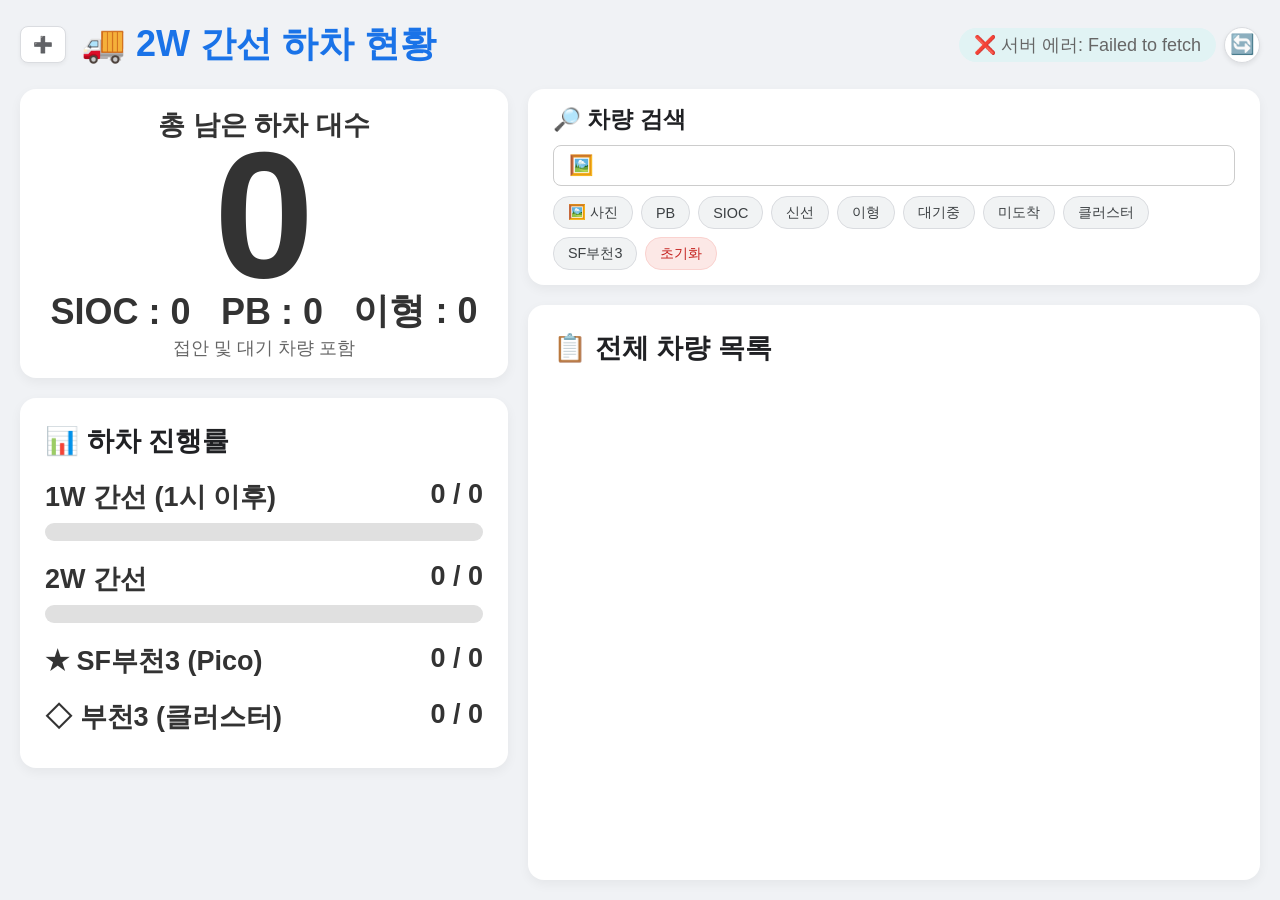
==== archive.html @ 2670e775 "Update archive.html" ====
<!DOCTYPE html>
<html>
  <head>
    <base target="_top">
    <meta name="viewport" content="width=device-width, initial-scale=1.0, maximum-scale=1.0, user-scalable=no interactive-widget=resizes-content">

    <link rel="preload" href="./fonts/PretendardGOV-Bold.woff2" as="font" type="font/woff2" crossorigin />
    
    <style>

      html, body {
        /* 1. 모바일에서 화면을 아래로 당겨 새로고침되는 것 방지 */
        overscroll-behavior-y: none; 
        /* 2. 빠른 연타 시 더블탭 확대 방지 */
        touch-action: manipulation; 
        /* 3. 텍스트/버튼 길게 눌렀을 때 파란색 선택 영역 방지 */
        -webkit-user-select: none;
        user-select: none;
      }
      
      /* 검색창, 인풋 박스는 텍스트 입력이 되어야 하므로 예외 처리 */
      input, textarea {
        -webkit-user-select: auto;
        user-select: auto;
      }
      
      body { 
        font-family: Roboto, 'Segoe UI', Tahoma, Geneva, Verdana, sans-serif; 
        background-color: #f0f2f5; 
        margin: 0; 
        padding: 20px; 
        color: #333; 
        height: 100vh;
        box-sizing: border-box;
        display: flex;
        flex-direction: column;
        overflow: hidden;
      }
      
      .header-area { display: flex; justify-content: space-between; align-items: center; margin-bottom: 20px; flex-shrink: 0; }
      .header-right { display: flex; align-items: center; gap: 8px; }
      h1 { margin: 0; font-size: clamp(32px, 4vh, 50px); color: #1a73e8; }
      .status-text { font-size: clamp(16px, 2vh, 25px); color: #666; background: #e1f3f4; padding: 5px 15px; border-radius: 20px; }

      .refresh-btn {
        background: #ffffff;
        border: 1px solid #dadce0;
        border-radius: 50%;
        width: clamp(34px, 4vh, 44px);
        height: clamp(34px, 4vh, 44px);
        font-size: clamp(16px, 2.2vh, 22px);
        cursor: pointer;
        display: inline-flex;
        align-items: center;
        justify-content: center;
        box-shadow: 0 2px 5px rgba(0,0,0,0.08);
        transition: all 0.2s ease;
        padding: 0;
        user-select: none;
      }
      .refresh-btn:hover {
        background: #e8f0fe;
        border-color: #1a73e8;
        transform: scale(1.05);
      }
      .refresh-btn:active {
        transform: scale(0.95);
      }
      .refresh-btn.spinning {
        animation: spin 0.8s linear infinite;
        pointer-events: none;
        opacity: 0.7;
      }
      @keyframes spin {
        0% { transform: rotate(0deg); }
        100% { transform: rotate(360deg); }
      }

      .main-container { 
        display: flex; 
        gap: 20px; 
        flex: 1; 
        min-height: 0; 
      }
      
      .left-panel { flex: 1; min-width: 300px; display: flex; flex-direction: column; gap: 20px; }
      
      .right-panel { flex: 1.5; min-width: 300px; height: 100%; display: flex; flex-direction: column; gap: 20px; }

      .card { 
        background: white; 
        padding: 25px; 
        border-radius: 16px; 
        box-shadow: 0 4px 12px rgba(0,0,0,0.05); 
      }
      h2 { margin-top: 0; color: #202124; font-size: clamp(20px, 3vh, 40px); margin-bottom: 20px; flex-shrink: 0; }

      .search-card {
        padding: 15px 25px;
        flex-shrink: 0;
      }
      .search-card h2 {
        margin-bottom: 10px;
        font-size: clamp(18px, 2.5vh, 28px);
      }
      #searchInput { 
        font-size: clamp(18px, 2.2vh, 24px); 
        padding: 8px 15px; 
        width: 100%; 
        box-sizing: border-box;
        border: 1px solid #ccc;
        border-radius: 8px;
        outline: none;
      }
      #searchInput:focus {
        border-color: #1a73e8;
      }
      .quick-filter-container {
        display: flex;
        flex-wrap: wrap;
        gap: 8px;
        margin-top: 10px;
      }

      .filter-btn {
        background-color: #f1f3f4;
        border: 1px solid #dadce0;
        border-radius: 16px;
        padding: 6px 14px;
        font-size: clamp(13px, 1.6vh, 16px);
        font-weight: 500;
        color: #3c4043;
        cursor: pointer;
        transition: all 0.2s ease;
        user-select: none;
      }

      .filter-btn:hover {
        background-color: #e8f0fe;
        color: #1a73e8;
        border-color: #d2e3fc;
      }

      .filter-btn.active {
        background-color: #1a73e8;
        color: white;
        border-color: #1a73e8;
      }

      .filter-btn.reset-btn {
        background-color: #fce8e6;
        color: #c5221f;
        border-color: #fad2cf;
      }
      .filter-btn.reset-btn:hover {
        background-color: #f8bb86;
      }

      .list-card {
        flex: 1;
        display: flex;
        flex-direction: column;
        min-height: 0;
      }

      .huge-remaining-box { 
        text-align: center; 
        padding: clamp(10px, 2vh, 20px) 0; 
        flex-shrink: 1;
        display: flex;
        flex-direction: column;
        justify-content: center;
        min-height: 0;
      }
      .huge-title { font-size: clamp(20px, 3vh, 40px); font-weight: bold; }
      .huge-number { font-size: clamp(100px, 20vh, 200px); font-weight: 900; line-height: 0.8; flex-shrink: 0; }
      .huge-desc { font-size: clamp(16px, 2vh, 25px); color: #666; }
      .type-inner { 
        font-size: clamp(20px, 4vh, 40px); 
        font-weight: bold; 
        display: flex;
        flex-direction: row;
        justify-content: space-evenly;
        align-items: center;
      }

      .progress-item { margin-bottom: 20px; }
      .progress-item:last-child { margin-bottom: 0; }
      .progress-info { display: flex; justify-content: space-between; margin-bottom: 8px; font-weight: bold; font-size: clamp(20px, 3vh, 40px); }
      .progress-track { background: #e0e0e0; border-radius: 10px; height: 18px; width: 100%; overflow: hidden; }
      .progress-fill { height: 100%; width: 0%; border-radius: 10px; transition: width 0.8s ease-in-out; }

      .list-container { 
        flex: 1; 
        overflow-x: auto;
        -webkit-overflow-scrolling: touch; 
        overflow-y: visible; 
        padding-bottom: 5px;
        scrollbar-width: none; 
      }
      .list-container::-webkit-scrollbar {
        display: none;
        width: 0;
        height: 0;
      }
      .list-inner {
        display: inline-flex; 
        flex-direction: column;
        min-width: 100%;
        gap: 12px;
        padding-right: 5px;
      }
      .list-item { 
        padding: 10px 20px;
        display: flex; 
        justify-content: space-between;
        align-items: center;
        border-radius: 8px;
        transition: background 0.2s;
        background: #e8f0fe;
        cursor: pointer;
      }
      .list-item.unloaded { background: #e6f4ea; }
      .list-item.waiting { background: #fee7d0; }
      .list-item:hover { background: #e1f3f4; }

      .type { 
        flex-basis: 10%;
        max-width: 10%; 
        padding: 0; 
        font-size: clamp(18px, 2.5vh, 35px); 
        font-weight: bold; 
        white-space: nowrap; 
        flex-shrink: 0; 
        display: inline-flex;
        align-items: center;
        justify-content: center;
      }
      .type small {
        display: inline-block;
        padding: 6px 14px;
        box-sizing: border-box;
      }
      .type.sioc small { background: #C19A6C; color: #1A130B; border-radius: 0px; border: 2px solid #3A2E2B; }
      .type.pb small { background: #A1B4C4; color: black; border-radius: 5px; border: 2px solid #B0C2D2; }
      .type.fresh small { background: #1E3264; color: white; border-radius: 5px; border: 4px solid #0E6641; }
      .type.irr small { 
        background: rgba(0, 0, 0, 0.08);
        backdrop-filter: blur(10px);
        -webkit-backdrop-filter: blur(10px);
        color: #1f2937; 
        border-radius: 999px;
        border:1px solid rgba(0, 0, 0, 0.1);
        box-shadow: 0 4px 12px rgba(0, 0, 0, 0.08); 
      }

      .car-info { 
        flex-basis: 80%;
        max-width: 80%; 
        font-size: clamp(20px, 4vh, 50px); 
        font-weight: 600; 
        margin: 0px 16px; 
        white-space: nowrap; 
        flex: 1; 
        text-align: left; 
      }
      .car-info.changed {
        color: #e65100 !important; /* 진한 주황색 */
        font-style: italic !important;
      }
      
      .badge { 
        flex-basis: 10%;
        max-width: 10%;
        padding: 0; 
        font-size: clamp(18px, 2.5vh, 35px); 
        font-weight: bold; 
        white-space: nowrap; 
        flex-shrink: 0; 
        display: inline-flex;
        align-items: center;
        justify-content: center;
      }
      .badge small {
        display: inline-block;
        border-radius: 12px; 
        padding: 6px 14px;
        box-sizing: border-box;
      }
      .badge.unloaded small { background: #d6e4da; color: #137333; }
      .badge.waiting small { background: #eee7d0; color: #b06000; }
      .badge.not-arrived small { background: #f2f4f5; color: #5f6368; }
      .text-unloaded small { color: #9aa0a6; }

      .modal { 
        display: none; 
        position: fixed; 
        z-index: 1000; 
        top: 0; 
        left: 0; 
        width: 100%; 
        height: 100%; 
        background: rgba(0,0,0,0.6); 
        
        justify-content: center;
        align-items: center;
        padding: 50px 20px 20px 20px;
        box-sizing: border-box;
      }

      .modal-content { 
        background: white; 
        width: 100%; 
        max-width: 500px; 
        margin: 0 auto;
        padding: 25px; 
        border-radius: 12px; 
        position: relative; 
        box-sizing: border-box;
        
        max-height: 85vh; 
        overflow-y: auto; 
        -webkit-overflow-scrolling: touch;

        transform: translateY(-5vh);
      }
      .close-btn { position: absolute; top: 15px; right: 20px; font-size: 24px; cursor: pointer; color: #aaa; }
      #popStatus { background: #f9f9f9; padding: 12px; border-radius: 6px; margin: 15px 0; white-space: pre-wrap; font-size: 14px; }

      .detailModal {
        overflow-x: hidden;
      }

      .main-image-zone {
        position: relative;
        width: 100%;
        height: clamp(180px, 25vh, 300px);
        margin: 12px 0;
        border: 1px solid #e0e0e0;
        border-radius: 8px;
        background-color: #f9fafb;
        display: flex;
        align-items: center;
        justify-content: center;
        overflow: hidden;
        flex-shrink: 0;
      }
      .img-wrapper {
        position: relative;
        width: 100%;
        height: 100%;
      }

      .img-wrapper:has(.main-preview-img:not([style*="display: none"])) {
        cursor: pointer;
      }

      .img-wrapper:has(.main-preview-img:not([style*="display: none"]))::after {
        content: '⬇️'; 
        position: absolute; 
        top: 50%; 
        left: 50%; 
        transform: translate(-50%, -50%); 
        font-size: 25px; 
        opacity: 0; 
        pointer-events: none; 
        transition: opacity 0.2s;
      }

      .img-wrapper:has(.main-preview-img:not([style*="display: none"])):hover::after { 
        opacity: 0.8; 
      }

      .main-preview-img {
        width: 100%;
        height: 100%;
        object-fit: contain;
      }

      .main-preview-img, .thumb-img {
        will-change: transform;
        transform: translateZ(0);
      }

      #noPreviewText {
        position: absolute;
        top: 50%;
        left: 50%;
        transform: translate(-50%, -50%);
        width: 90%;
        text-align: center;
        color: #aaa;
        font-size: 14px;
        pointer-events: none;
      }

      .thumbnail-zone { 
        display: flex; 
        gap: 10px; 
        white-space: nowrap; 
        margin-top: 15px; 
        max-height: 170px;
        overflow-y: hidden;
        overflow-x: auto;
        padding-right: 4px;
      }
      .thumb-wrapper { position: relative; flex-shrink: 0; width: 70px; height: 70px; cursor: pointer; }
      .thumb-img { width: 100%; height: 100%; object-fit: cover; border: 2px solid #ddd; border-radius: 6px; box-sizing: border-box; }
      
      .thumb-wrapper.active .thumb-img,
      .thumb-wrapper:hover .thumb-img { border-color: #007bff; opacity: 0.8; }

      .loading { text-align: center; color: #666; }

      .bottom-guide-box {
        background: rgba(0, 0, 0, 0.65);
        padding: 14px 14px 12px 14px;
        display: flex;
        justify-content: center;
        align-items: center;
        border: 2px dashed rgba(255,255,255,0.4);
      }
      .guide-time-wrapper {
        display: inline-flex;
        flex-direction: column;
        align-items: flex-start;
      }

      .veh-action-zone {
        margin-top: 15px; padding-top: 12px; border-top: 1px solid #e2e8f0;
      }
      .veh-btn-group { display: flex; gap: 8px; }
      .btn-veh-action {
        flex: 1; padding: 8px; font-size: 13px; font-weight: bold; border-radius: 6px; cursor: pointer;
      }
      .btn-veh-edit { background: #e8f0fe; color: #1a73e8; border: 1px solid #d2e3fc; }
      .btn-veh-del { background: #fce8e6; color: #c5221f; border: 1px solid #fad2cf; }
      
      /* 인라인 수정 폼 (기본 숨김) */
      .veh-edit-form {
        display: none; flex-direction: column; gap: 8px; margin-top: 10px; text-align: left;
      }
      .veh-edit-form label { font-size: 11px; color: #64748b; font-weight: bold; }
      .veh-edit-row { display: flex; gap: 6px; }
      .veh-edit-form select, .veh-edit-form input {
        padding: 6px; border: 1px solid #cbd5e1; border-radius: 4px; font-size: 13px; outline: none;
      }
      .btn-save-edit { background: #1a73e8; color: white; border: none; padding: 8px; border-radius: 4px; font-weight: bold; cursor: pointer; }
      .btn-cancel-edit { background: #f1f5f9; color: #475569; border: 1px solid #cbd5e1; padding: 8px; border-radius: 4px; font-weight: bold; cursor: pointer; }

      .add-list-btn {
        background: #ffffff; border: 1px solid #dadce0; border-radius: 8px;
        padding: 8px 12px; font-size: clamp(14px, 2vh, 16px); font-weight: bold;
        color: #1a73e8; cursor: pointer; display: flex; align-items: center; gap: 5px;
        box-shadow: 0 2px 4px rgba(0,0,0,0.05); margin-right: 15px;
      }
      .add-list-btn:hover { background: #e8f0fe; }
      
      .add-modal-overlay {
        display: none; position: fixed; top: 0; left: 0; width: 100vw; height: 100vh;
        background: rgba(0, 0, 0, 0.5); z-index: 9999; justify-content: center; align-items: center;
      }
      .add-modal-content {
        background: white; width: 95%; max-width: 600px; padding: 20px; border-radius: 12px;
        display: flex; flex-direction: column; max-height: 95vh; box-sizing: border-box; transform: translateY(-5vh); 
      }
      .add-modal-header {
        display: flex; justify-content: space-between; align-items: center; margin-bottom: 15px;
      }
      .add-modal-header h2 { margin: 0; font-size: 22px; color: #202124; }
      .add-modal-header .close-x { font-size: 24px; color: #aaa; cursor: pointer; border: none; background: none; font-weight: bold; }
      
      /* 가로 스크롤 카드 영역 */
      .card-scroll-container {
        display: flex; flex-wrap: nowrap; overflow-x: auto; gap: 12px; padding-bottom: 10px;
        flex: 1; align-items: flex-start;
      }
      .card-scroll-container::-webkit-scrollbar { height: 8px; }
      .card-scroll-container::-webkit-scrollbar-track { background: #f1f1f1; border-radius: 4px; }
      .card-scroll-container::-webkit-scrollbar-thumb { background: #cbd5e1; border-radius: 4px; }
      
      /* 개별 카드 (너비 210px) */
      .add-card {
        flex: 0 0 120px; display: flex; flex-direction: column; gap: 8px;
        background: #ffffff; border: 1px solid #cbd5e1; padding: 10px; border-radius: 12px; box-sizing: border-box;
        transition: all 0.4s ease-out; opacity: 1;
      }
      .add-card.is-deleting {
        opacity: 0;
        flex: 0 0 0px;       /* 가로 폭을 0으로 축소 */
        width: 0px;          /* 하위 호환을 위해 width도 0으로 */
        margin-right: 0px;   /* 여백까지 제거해야 옆 항목이 자연스럽게 당겨옴 */
        padding-left: 0px;
        padding-right: 0px;
        overflow: hidden;    /* 내부 콘텐츠가 삐져나오지 않도록 숨김 */
      }
      .photo-box-wrap { position: relative; width: 100%; height: 150px; }
      .photo-box {
        width: 100%; height: 100%; border: 2px solid #334155; border-radius: 10px;
        display: flex; justify-content: center; align-items: center; background: #f8fafc;
        cursor: pointer; overflow: hidden; box-sizing: border-box;
      }
      .photo-box img { width: 100%; height: 100%; object-fit: cover; display: none; }
      .photo-box span { font-size: 14px; font-weight: bold; color: #334155; pointer-events: none; }
      
      /* 사진 우측 상단 모서리 X 버튼 */
      .btn-del-card {
        position: absolute; top: -7px; right: -7px; width: 26px; height: 26px;
        background: white; color: #dc2626; border: 2px solid #334155; border-radius: 50%;
        font-weight: 900; font-size: 14px; cursor: pointer; display: flex; justify-content: center; align-items: center;
        z-index: 10; box-shadow: 0 2px 4px rgba(0,0,0,0.15);
      }
      
      /* AI 로딩 오버레이 */
      .photo-loading-overlay {
        display: none; position: absolute; top: 0; left: 0; width: 100%; height: 100%;
        background: rgba(15, 23, 42, 0.7); border-radius: 8px; flex-direction: column;
        justify-content: center; align-items: center; color: white; font-size: 11px; font-weight: bold;
        z-index: 5; gap: 4px;
      }
      .spinner-mini {
        width: 18px; height: 18px; border: 2px solid #ffffff; border-top: 2px solid transparent;
        border-radius: 50%; animation: spinCard 0.8s linear infinite;
      }
      @keyframes spinCard {
        0% { transform: rotate(0deg); } 100% { transform: rotate(360deg); }
      }
      
      .wave-select {
        width: 100%; padding: 5px; border: 2px solid #334155; border-radius: 6px;
        font-size: 14px; font-weight: bold; text-align: center; outline: none; box-sizing: border-box;
      }
      
      /* 내부 데이터 행 영역 */
      .card-rows-container {
        width: 100%; height: 200px; overflow-y: auto; display: flex; flex-direction: column; gap: 6px;
        border: 1px dashed #cbd5e1; border-radius: 8px; padding: 6px; box-sizing: border-box; background: #fafafa;
      }
      .loading-row-placeholder {
        display: flex; justify-content: center; align-items: center; height: 100%;
        color: #1a73e8; font-size: 12px; font-weight: bold; text-align: center;
      }
      
      .card-data-row { display: flex; gap: 4px; align-items: center; justify-content: flex-start; width: 100%; }
      .row-hub-select {
        width: 72px; padding: 4px 2px; font-size: 12px; font-weight: 600;
        border: 1px solid #94a3b8; border-radius: 4px; outline: none; background: #fff;
      }
      .row-carnum-input {
        flex: 1; max-width: 100px; min-width: 0; padding: 4px 6px; font-size: 12px;
        border: 1px solid #94a3b8; border-radius: 4px; outline: none;
      }
      .row-del-btn {
        background: #f1f5f9; border: 1px solid #cbd5e1; color: #64748b; border-radius: 4px;
        padding: 2px 5px; font-size: 11px; cursor: pointer; font-weight: bold;
      }
      .row-del-btn:hover { background: #fee2e2; color: #dc2626; border-color: #fca5a5; }
      
      .btn-add-row {
        background: #f8fafc; border: 1px dashed #64748b; color: #334155; border-radius: 6px;
        padding: 5px; font-size: 12px; font-weight: bold; cursor: pointer; text-align: center;
      }
      .btn-add-row:hover { background: #e2e8f0; }
      
      /* 카드 추가 우측 '+' 버튼 */
      .btn-add-card {
        flex: 0 0 90px; height: 364px; border: 2px solid #334155; border-radius: 10px;
        background: #cbd5e1; font-size: 36px; color: #0f172a; cursor: pointer;
        display: flex; justify-content: center; align-items: center; margin-top: 10px;
      }
      
      .add-modal-footer { display: flex; justify-content: center; gap: 15px; margin-top: 15px; }
      .add-modal-footer button {
        flex: 1; padding: 10px; border-radius: 8px; font-size: 16px; font-weight: bold; cursor: pointer;
      }
      .btn-submit { background: #1a73e8; border: none; color: white; }
      .btn-cancel { background: white; border: 1px solid #dadce0; color: #3c4043; }

      .toast-base {
        position: fixed;
        left: 50%;
        transform: translateX(-50%);
        padding: 10px 18px;
        border-radius: 24px;
        font-size: 14px;
        font-weight: bold;
        box-shadow: 0 4px 15px rgba(0,0,0,0.25);
        z-index: 10000;
        pointer-events: none;
        opacity: 0;
        transition: all 0.3s cubic-bezier(0.175, 0.885, 0.32, 1.275);
        max-width: 90vw;
        white-space: nowrap;
        overflow: hidden;
        text-overflow: ellipsis;
      }
      
      /* 1. 내 작업 피드백 (하단에서 솟아오름) */
      .toast-bottom {
        bottom: 25px;
        background: rgba(33, 33, 33, 0.95);
        color: #ffffff;
        transform: translate(-50%, 20px);
      }
      .toast-bottom.show {
        opacity: 1;
        transform: translate(-50%, 0);
      }
      
      /* 2. 타인/DO 원격 알림 (상단에서 미끄러져 내려옴) */
      .toast-top {
        top: 20px;
        background: #1a73e8; /* 구글 블루 또는 하이라이트 색상 */
        color: #ffffff;
        border: 1px solid rgba(255, 255, 255, 0.3);
        transform: translate(-50%, -20px);
      }
      .toast-top.show {
        opacity: 1;
        transform: translate(-50%, 0);
      }

      .action-toast {
        position: fixed;
        top: 25px; /* 상단 배치 (모바일 노치 대응: top: max(25px, env(safe-area-inset-top)); 도 가능) */
        left: 50%;
        transform: translateX(-50%) translateY(-100px); /* 화면 위쪽 바깥에 숨김 */
        background: #1e293b;
        color: #ffffff;
        padding: 12px 20px;
        border-radius: 12px;
        display: flex;
        align-items: center;
        gap: 15px;
        box-shadow: 0 8px 24px rgba(0,0,0,0.3);
        z-index: 10001;
        transition: transform 0.3s cubic-bezier(0.175, 0.885, 0.32, 1.275), opacity 0.3s;
        opacity: 0;
        max-width: 90vw;
        box-sizing: border-box;
      }

      .action-toast.show {
        transform: translateX(-50%) translateY(0); /* 위에서 아래로 스르륵 내려옴 */
        opacity: 1;
      }
      #photoPromptMsg {
        font-size: clamp(13px, 3.8vw, 15px);
        font-weight: 700;
        color: #f8fafc;
        flex: 1 1 auto;
        min-width: 0;           /* flex 자식의 말줄임 필수 속성 */
        white-space: nowrap;    /* 👈 세로로 글자가 깨지는 현상 원천 차단 */
        overflow: hidden;
        text-overflow: ellipsis; /* 너무 길면 말줄임표 처리 */
        text-align: left;
      }
      .btn-toast-cam {
        background: #1a73e8;
        color: white;
        border: none;
        padding: 9px 13px;
        border-radius: 8px;
        font-weight: bold;
        font-size: clamp(12px, 3.5vw, 14px);
        cursor: pointer;
        white-space: nowrap;    /* 버튼 글자 줄바꿈 방지 */
        flex-shrink: 0;         /* 👈 텍스트가 길어도 버튼 폭이 찌그러지지 않음 */
        display: inline-flex;
        align-items: center;
        gap: 4px;
        box-shadow: 0 2px 6px rgba(26, 115, 232, 0.4);
      }
      .btn-toast-cam:active {
        transform: scale(0.94);
        background: #1557b0;
      }
      .btn-toast-close {
        background: transparent;
        color: #94a3b8;
        border: none;
        font-size: 22px;
        line-height: 1;
        cursor: pointer;
        padding: 4px;
        flex-shrink: 0;
        display: flex;
        align-items: center;
        justify-content: center;
      }
      .btn-toast-close:active {
        color: #ffffff;
      }

      @media (max-width: 768px) {
        body {
          height: auto;
          overflow: auto;
        }
        .header-area {
          flex-direction: column;
          align-items: center;
          justify-content: space-between;
          gap: 10px;
          margin-bottom: 15px;
        }
        .status-text {
          font-size: clamp(14px, 3.5vw, 18px);
        }
        .main-container { 
          flex-direction: column; 
          overflow: visible; 
        }
        .left-panel, .right-panel { 
          width: 100%; 
          flex: auto; 
        }
        .list-card {
          flex: auto;
          min-height: auto;
        }
        .list-container {
          overflow-y: visible;
        }
        .list-item { 
          padding: 12px 10px;
        }
        .type, .badge {
          display: none;
        }
        .car-info { font-size: clamp(22px, 4.6vw, 28px); }
      }

      @font-face {
        font-family: 'PretendardGOV-Bold';
        src: url('./fonts/PretendardGOV-Bold.woff2') format('woff2');
        font-style: normal;
      }
    </style>
    <script src="config.js"></script>
  </head>
  <body>
    
    <div class="header-area">
      <div style="display: flex; align-items: center;">
        <button type="button" class="add-list-btn" onclick="openManualAddModal()">➕</button>
        <h1>🚚 2W 간선 하차 현황</h1>
      </div>
      <div class="header-right">
        <div id="status-msg" class="status-text">데이터 불러오는 중...</div>
        <button id="refreshBtn" class="refresh-btn" type="button" onclick="fetchData()" title="데이터 새로고침">🔄</button>
      </div>
    </div>

    <div class="main-container">
      <div class="left-panel">
        <div class="card huge-remaining-box">
          <div class="huge-title" id="total-title">총 남은 하차 대수</div>
          <div class="huge-number" id="total-remaining">0</div>
          <div class="type-inner">
            <span id="type-text1">SIOC : 0</span><span id="type-text2">PB : 0</span><span id="type-text3">이형 : 0</span>
          </div>
          <div class="huge-desc">접안 및 대기 차량 포함</div>
        </div>

        <div class="card">
          <h2>📊 하차 진행률</h2>
          
          <div class="progress-item">
            <div class="progress-info">
              <span>1W 간선 (1시 이후)</span>
              <span id="1w-text">0 / 0</span>
            </div>
            <div class="progress-track"><div id="1w-fill" class="progress-fill" style="background-color: #1a73e8;"></div></div>
          </div>

          <div class="progress-item">
            <div class="progress-info">
              <span>2W 간선</span>
              <span id="2w-text">0 / 0</span>
            </div>
            <div class="progress-track"><div id="2w-fill" class="progress-fill" style="background-color: #34a853;"></div></div>
          </div>

          <div class="progress-item">
            <div class="progress-info">
              <span>★ SF부천3 (Pico)</span>
              <span id="pico-text">0 / 0</span>
            </div>
          </div>

          <div class="progress-item">
            <div class="progress-info">
              <span>◇ 부천3 (클러스터)</span>
              <span id="cluster-text">0 / 0</span>
            </div>
          </div>
        </div>

      </div>

      <div class="right-panel">
        
        <div class="card search-card">
          <h2>🔎 차량 검색</h2>
          <input type="text" id="searchInput" onkeyup="filterList()" value="" placeholder="차량번호 또는 허브명을 입력하세요...">
          <div class="quick-filter-container">
            <button type="button" class="filter-btn" onclick="applyQuickFilter('🖼️')">🖼️ 사진</button>
            <button type="button" class="filter-btn" onclick="applyQuickFilter('PB')">PB</button>
            <button type="button" class="filter-btn" onclick="applyQuickFilter('SIOC')">SIOC</button>
            <button type="button" class="filter-btn" onclick="applyQuickFilter('신선')">신선</button>
            <button type="button" class="filter-btn" onclick="applyQuickFilter('이형')">이형</button>
            <button type="button" class="filter-btn" onclick="applyQuickFilter('대기중')">대기중</button>
            <button type="button" class="filter-btn" onclick="applyQuickFilter('미도착')">미도착</button>
            <button type="button" class="filter-btn" onclick="applyQuickFilter('클러스터')">클러스터</button>
            <button type="button" class="filter-btn" onclick="applyQuickFilter('SF부천3')">SF부천3</button>
            <button type="button" class="filter-btn reset-btn" onclick="applyQuickFilter('')">초기화</button>
          </div>
        </div>

        <div class="card list-card">
          <h2 id="list-title">📋 전체 차량 목록</h2>
          <div class="list-container" id="full-list">
            <!-- 리스트 생성 -->
          </div>
        </div>

      </div>

      <div id="detailModal" class="modal" style="display:none;">
        <div class="modal-content">
          <span class="close-btn" onclick="closeModal()">&times;</span>
          <h3 id="popTitle">차량 정보</h3>
          <div id="popStatus">차량 상태</div>
          <div id="popReportRaw">하차보고 내용</div>

          <h4>차량 사진</h4>
          <div class="main-image-zone" id="mainImageZone">
            <div class="img-wrapper">
              <img id="mainImage" class="main-preview-img" src="" alt="미리보기 이미지" style="display: none;">
            </div>
            <span id="noPreviewText" style="color: #aaa; font-size: 14px;">섬네일을 클릭해 다운로드할 이미지를 선택하세요.</span>
          </div>
          <div id="thumbnailContainer" class="thumbnail-zone"></div>

          <div class="veh-action-zone">
            <!-- 기본 버튼 그룹 -->
            <div class="veh-btn-group" id="vehBtnGroup">
              <button type="button" class="btn-veh-action btn-veh-edit" onclick="enableVehicleEditMode(true)">✏️ 정보 수정</button>
              <button type="button" class="btn-veh-action btn-veh-del" onclick="deleteSelectedVehicle()">🗑️ 차량 삭제</button>
            </div>

            <!-- 인라인 수정 폼 -->
            <div class="veh-edit-form" id="vehEditForm">
              <div class="veh-edit-row">
                <div style="flex: 1;">
                  <label>Wave</label>
                  <select id="editFieldWave" style="width: 100%;">
                    <option value="1W">1W</option>
                    <option value="2W">2W</option>
                  </select>
                </div>
                <div style="flex: 2;">
                  <label>허브</label>
                  <select id="editFieldHub" style="width: 100%;"></select>
                </div>
              </div>
              <div>
                <label>차량번호</label>
                <input type="text" id="editFieldCarNum" placeholder="차량번호 전체 (예: 경기80바6311)" style="width: 100%; box-sizing: border-box;">
              </div>
              <div class="veh-edit-row" id="editCountsRow" style="display: none; margin-top: 4px;">
                <div style="flex: 1;">
                  <label>PT 수량</label>
                  <input type="number" id="editFieldPt" min="0" style="width: 100%; box-sizing: border-box;">
                </div>
                <div style="flex: 1;">
                  <label>RT 수량</label>
                  <input type="number" id="editFieldRt" min="0" style="width: 100%; box-sizing: border-box;">
                </div>
              </div>
              <div class="veh-edit-row" style="margin-top: 5px;">
                <button type="button" class="btn-save-edit" style="flex: 1;" onclick="saveVehicleEdit()">저장</button>
                <button type="button" class="btn-cancel-edit" style="flex: 1;" onclick="enableVehicleEditMode(false)">취소</button>
              </div>
            </div>
          </div>
          
        </div>
      </div>

    </div>

    <input type="file" id="galleryInput" accept="image/*" style="display: none;" onchange="handleGalleryUpload(event)">

    <canvas id="watermarkCanvas" style="display: none;"></canvas>

    <div id="uploadOverlay" class="modal" style="display: none; z-index: 9999; flex-direction: column; align-items: center; justify-content: center; color: white; text-align: center; background: rgba(0,0,0,0.75); backdrop-filter: blur(2px);">
      <div class="spinner-mini" style="width: 40px; height: 40px; border-width: 4px; margin-bottom: 16px;"></div>
      <div id="uploadOverlayMsg" style="font-size: 20px; font-weight: bold; margin-bottom: 8px;">처리 중...</div>
      <div id="uploadOverlaySub" style="font-size: 14px; color: #cbd5e1;">잠시만 기다려주세요.</div>
    </div>

    <div id="cameraModal" class="modal" style="display:none; z-index: 2000;">
      <div class="modal-content" style="max-width: 480px; padding: 15px; text-align: center; background: #111; color: white; border-radius: 16px;">
        
        <div style="display: flex; justify-content: space-between; align-items: center; margin-bottom: 10px;">
          <span style="font-size: 15px; font-weight: bold; color: #aaa;">📸 접안 사진 촬영</span>

          <div style="display: flex; align-items: center; gap: 10px;">
            <button id="toggleCarSeqBtn" type="button" onclick="toggleIncludeCarSeq()" 
                style="background: #333; color: #fff; border: 1px solid #666; border-radius: 20px; padding: 4px 10px; font-size: 12px; cursor: pointer; display: flex; align-items: center; gap: 4px;">
              <span id="toggleCarSeqText">호차 ON</span>
            </button>
            <button id="toggleCarNumBtn" type="button" onclick="toggleIncludeCarNum()" 
                style="background: #333; color: #fff; border: 1px solid #666; border-radius: 20px; padding: 4px 10px; font-size: 12px; cursor: pointer; display: flex; align-items: center; gap: 4px;">
              <span id="toggleCarNumText">차량번호 ON</span>
            </button>
            <span class="close-btn" onclick="closeCameraModal()" style="color: #fff; position: static; font-size: 28px; line-height: 1;">&times;</span>
          </div>
        </div>
        
        <!-- 카메라 뷰파인더 & 가이드 컨테이너 -->
        <div id="cameraViewport" onclick="handleFocus(event)" 
     style="position: relative; width: 100%; max-height: 65vh; aspect-ratio: 3/4; margin: 0 auto; border-radius: 12px; overflow: hidden; background: #000; display: flex; align-items: center; justify-content: center; cursor: pointer;">
          <!-- 비디오 프리뷰 -->
          <video id="cameraVideo" autoplay playsinline muted style="width: 100%; height: 100%; object-fit: cover;"></video>

          <div id="focusRing" style="display: none; position: absolute; width: 60px; height: 60px; border: 2px solid #ffd000; border-radius: 8px; pointer-events: none; transform: translate(-50%, -50%) scale(1.3); transition: transform 0.2s ease, opacity 0.3s ease; box-shadow: 0 0 8px rgba(255, 208, 0, 0.6); z-index: 10;"></div>
    
          <!-- [가이드 오버레이 레이어] 클릭 방해 금지: pointer-events: none -->
          <div id="watermarkGuide" style="position: absolute; top:0; left:0; width: 100%; height: 100%; display: flex; flex-direction: column; justify-content: space-between; pointer-events: none; box-sizing: border-box;
               padding: var(--top-margin, 2.5%) var(--side-margin, 4%) var(--bottom-margin, 5.5%);">
          
            <!-- 1. 상단 워터마크 영역 -->
            <div style="display: flex; justify-content: space-between; align-items: flex-start; width: 100%;">
              <!-- 차량 정보 (좌측) -->
              <span id="guideTopLeft" style="font-family: 'PretendardGOV-Bold', Pretendard, sans-serif;
                    font-size: var(--top-font-size, 16px); color: #ffffff; text-shadow: 0 0 4px #000000, 0 0 8px rgba(0,0,0,0.8); line-height: 1;"></span>
              <!-- 차량 번호 (우측) -->
              <span id="guideTopRight" style="font-family: 'PretendardGOV-Bold', Pretendard, sans-serif;
                    font-size: var(--top-font-size, 16px); color: #ffffff; text-shadow: 0 0 4px #000000, 0 0 8px rgba(0,0,0,0.8); line-height: 1;"></span>
            </div>
          
            <!-- 2. 하단 워터마크 영역 (Flex 컬럼 역순 배열로 canvas 배치 로직 시뮬레이션) -->
            <div style="display: flex; flex-direction: column-reverse; align-items: flex-start; width: 100%;">
              <!-- 시간 (아래) -->
              <div id="guideTime" style="font-family: 'PretendardGOV-Bold', Pretendard, sans-serif;
                   font-size: var(--time-font-size, 30px); white-space: nowrap; color: #ffffff; letter-spacing: 0.5px; text-shadow: 0 0 6px #000000, 0 0 12px rgba(0,0,0,0.9); line-height: 1;"></div>
              <!-- 날짜 (시간 바로 위) -->
              <div id="guideDate" style="font-family: 'PretendardGOV-Bold', Pretendard, sans-serif;
                   font-size: var(--date-font-size, 13px); color: #ffffff; text-shadow: 0 0 4px #000000, 0 0 6px rgba(0,0,0,0.8); line-height: 1; margin-bottom: var(--date-margin-bottom, 4px);"></div>
            </div>
          
          </div>
        </div>
          <!-- 촬영 버튼 컨트롤 -->
        <div style="margin-top: 15px; display: flex; justify-content: center; align-items: center;">
          <button id="captureBtn" type="button" onclick="capturePhoto()" style="display: none; width: 64px; height: 64px; border-radius: 50%; border: 4px solid #ffffff; background: #1a73e8; cursor: pointer; outline: none; box-shadow: 0 4px 10px rgba(0,0,0,0.3); transition: transform 0.1s active;" onmousedown="this.style.transform='scale(0.92)'" onmouseup="this.style.transform='scale(1)'"></button>
        </div>
      </div>
    </div>
    
    <div id="addCardModal" class="add-modal-overlay" onclick="closeCardModalOnOutside(event)">
      <div class="add-modal-content">
        <div class="add-modal-header">
          <h2>차량 추가</h2>
          <button class="close-x" onclick="closeCardModal()">&times;</button>
        </div>
        
        <!-- 가로 스크롤 카드 영역 -->
        <div class="card-scroll-container" id="cardContainer">
          <div class="btn-add-card" id="btnAddCard" onclick="addNewCard()">+</div>
        </div>

        <!-- 하단 액션 버튼 -->
        <div class="add-modal-footer">
          <button type="button" class="btn-submit" onclick="submitCardData()">추가하기</button>
          <button type="button" class="btn-cancel" onclick="closeCardModal()">취소</button>
        </div>
      </div>
    </div>

    <div id="photoPromptToast" class="action-toast">
      <span id="photoPromptMsg" style="font-size: 14px; font-weight: 600;"></span>
      <button type="button" id="photoPromptBtn" class="btn-toast-cam">📸 지금 촬영</button>
      <button type="button" class="btn-toast-close" onclick="closePhotoPromptToast()">&times;</button>
    </div>

    <script>

      const USER_TYPE = UTILS.getUserType();
      const backEndUrl = CONFIG.WORKER_URL;

      let currentUploadCarId = "";
      let currentUploadCarInfo = "";
      let currentUploadCarSeq = "";
      let currentUploadCarArr = false;

      let includeCarNumber = true;
      let includeCarSeq = true;

      let videoStream = null;
      let cameraGuideTimer = null;

      let isCapturing = false;

      let silentSyncTimer = null;

      const HUB_LIST = [
        "직접선택", "클러스터", "SF부천3", "경기광주1", "고양1", "곤지암1", "동탄1", "마장1",
        "목천1", "부천1", "부천2", "서울1", "시흥2", "안산2", "안성4", "안성5",
        "안성8", "이천2", "이천3", "이천4", "인천4", "인천5", "인천11", "인천12",
        "인천14", "인천14CFC", "인천15", "인천16", "인천22", "인천28", "인천30", "인천45",
        "전라광주2", "창원1", "천안2", "천안6", "평택1"
      ];

      let pendingPhotoPromptCar = null;
      let photoPromptDismissed = false;
      
      let cardIdCounter = 0;

      let activeModalVehicle = null;

      window.onerror = function(msg, url, line) {
        var statusMsg = document.getElementById('status-msg');
        if(statusMsg) {
          statusMsg.innerHTML = "<strong style='color:red;'>에러: " + msg + " (" + line + "줄)</strong>";
        }
      };

      window.addEventListener('resize', () => {
        if (document.getElementById('cameraModal').style.display === 'flex') {
          updateCameraGuideUI();
        }
      });

      // 페이지 로드 시 1회 데이터 호출
      window.addEventListener('DOMContentLoaded', function() {
        const searchInput = document.getElementById('searchInput');
        if (USER_TYPE === 'X-mover') {
          if (searchInput) searchInput.value = '';
        } else {
          if (searchInput) searchInput.value = '🖼️';
        }
        
        fetchData();
      });

      document.addEventListener('visibilitychange', () => {
        if (document.hidden) {
          if (document.getElementById('cameraModal').style.display === 'flex') {
            closeCameraModal();
          }
        }
      });

      function checkNeedPhotoCars(sheetData) {
        if (photoPromptDismissed) return;
        if (!["ADMIN", "X-mover"].includes(USER_TYPE)) return;
      
        // needPhoto=true 이고 도착했으나, 사진이 없고, 아직 하차 안된 차량 찾기
        const target = sheetData.find(item => item.needPhoto && item.isArrival && !item.hasFile && !item.isUnloaded);
        
        const toast = document.getElementById('photoPromptToast');
        if (target) {
          pendingPhotoPromptCar = target;
          const hubStr = UTILS.getHubDisplayName(target.hub);
          document.getElementById('photoPromptMsg').innerText = `🚨 [${hubStr}] 차량 도착!`;
          
          document.getElementById('photoPromptBtn').onclick = function() {
            closePhotoPromptToast();
            // 해당 차량 정보로 카메라 모달 열기
            currentUploadCarId = target.carId;
            currentUploadCarSeq = target.seq;
            currentUploadCarInfo = `${target.hub} | ${target.carNumber}`;
            currentUploadCarArr = target.isArrival;
            openCameraModal();
          };
      
          toast.classList.add('show');
        } else {
          toast.classList.remove('show');
        }
      }
      
      function closePhotoPromptToast() {
        photoPromptDismissed = true;
        document.getElementById('photoPromptToast').classList.remove('show');
      }

      function openManualAddModal() {
        document.getElementById('addCardModal').style.display = 'flex';
        document.getElementById('cardContainer').innerHTML = `<div class="btn-add-card" id="btnAddCard" onclick="addNewCard()">+</div>`;
        addNewCard(); 
      }
      
      // 닫기 전 데이터/비용 유실 방지 되묻기
      function hasEnteredData() {
        const cards = document.querySelectorAll('.add-card');
        for (let card of cards) {
          const img = card.querySelector('.photo-img');
          if (img && img.style.display === 'block') return true;
      
          const rows = card.querySelectorAll('.card-data-row');
          for (let row of rows) {
            const hub = row.querySelector('.row-hub-select').value;
            const carNum = row.querySelector('.row-carnum-input').value.trim();
            if ((hub !== "직접선택" && hub !== "") || carNum !== "") return true;
          }
        }
        return false;
      }
      
      function closeCardModal() {
        if (hasEnteredData()) {
          const confirmClose = confirm(
            "⚠️ 분석되었거나 작성 중인 데이터가 있습니다.\n창을 닫으면 내용이 사라집니다. 정말 닫으시겠습니까?"
          );
          if (!confirmClose) return;
        }
        document.getElementById('addCardModal').style.display = 'none';
      }
      
      function closeCardModalOnOutside(event) {
        if (event.target.id === 'addCardModal') closeCardModal();
      }
      
      // 새 카드 생성
      function addNewCard() {
        cardIdCounter++;
        const cardId = `card_${cardIdCounter}`;
        const fileInputId = `file_${cardIdCounter}`;
        
        const cardHtml = `
          <div class="add-card" id="${cardId}">
            <div class="photo-box-wrap">
              <button type="button" class="btn-del-card" onclick="removeCard(event, '${cardId}')">X</button>
              <label class="photo-box" for="${fileInputId}">
                <span class="photo-text">+ 사진</span>
                <img class="photo-img" src="">
                <div class="photo-loading-overlay" id="loading_${cardId}">
                  <div class="spinner-mini"></div>
                  <span>분석 중...</span>
                </div>
              </label>
              <input type="file" id="${fileInputId}" accept="image/*" style="display: none;" onchange="handleCardCamera(event, '${cardId}')">
            </div>
            
            <select class="wave-select">
              <option value="2W">2W</option>
              <option value="1W">1W</option>
            </select>
            
            <div class="card-rows-container" id="rows_${cardId}"></div>
            <button type="button" class="btn-add-row" onclick="addCardRow('${cardId}')">+ 행 추가</button>
          </div>
        `;
      
        const container = document.getElementById('cardContainer');
        const addBtn = document.getElementById('btnAddCard');
        addBtn.insertAdjacentHTML('beforebegin', cardHtml);
        
        addCardRow(cardId);
        setTimeout(() => {
          container.scrollTo({ left: container.scrollWidth, behavior: 'smooth' });
        }, 0);
      }

      function deleteItem(itemElement) {
        // 1. 애니메이션 클래스 추가 (사라지는 연출 시작)
        itemElement.classList.add('is-deleting');
      
        // 2. CSS Transition(0.4초)이 끝난 후 DOM에서 완전히 삭제
        itemElement.addEventListener('transitionend', () => {
          itemElement.remove();
        });
      }
      
      function removeCard(event, cardId) {
        if (event) {
          event.stopPropagation();
          event.preventDefault();
        }
      
        const targetCard = document.getElementById(cardId);
        if (!targetCard) return;
      
        // 1. 해당 카드에 사진이 업로드되었는지 확인
        const img = targetCard.querySelector('.photo-img');
        const hasPhoto = img && img.style.display === 'block';
      
        // 2. 해당 카드 내부 행에 작성된 데이터가 있는지 확인
        let hasData = false;
        const rows = targetCard.querySelectorAll('.card-data-row');
        for (let row of rows) {
          const hub = row.querySelector('.row-hub-select').value;
          const carNum = row.querySelector('.row-carnum-input').value.trim();
          if ((hub !== "직접선택" && hub !== "") || carNum !== "") {
            hasData = true;
            break;
          }
        }
      
        // 3. 사진이나 데이터가 1개라도 있다면 삭제 전 사용자 확인(되묻기)
        if (hasPhoto || hasData) {
          const confirmDelete = confirm(
            "⚠️ 이 카드에 이미 분석된 사진이나 입력된 데이터가 있습니다.\n정말 이 카드를 삭제하시겠습니까?\n(AI 분석 비용이 소모된 상태입니다.)"
          );
          if (!confirmDelete) return; // 취소 누르면 삭제 중단
        }
      
        // 데이터가 없거나, 확인을 누른 경우에만 최종 삭제
        deleteItem(targetCard);
      }
      
      function generateHubOptions(selectedHub = "") {
        let isMatched = false;
        let optionsHtml = HUB_LIST.map(hub => {
          const isSelected = (hub === selectedHub);
          if (isSelected) isMatched = true;
          return `<option value="${hub}" ${isSelected ? 'selected' : ''}>${hub}</option>`;
        }).join('');
      
        if (selectedHub && !isMatched && selectedHub !== "직접선택") {
          optionsHtml = `<option value="${selectedHub}" selected>${selectedHub}</option>` + optionsHtml;
        }
        return optionsHtml;
      }
      
      function addCardRow(cardId, hub = "", carNum = "") {
        const rowsContainer = document.getElementById(`rows_${cardId}`);
        if (!rowsContainer) return;
      
        const rowDiv = document.createElement('div');
        rowDiv.className = 'card-data-row';
      
        const pasteHandler = `onpaste="handleCardRowPaste(event, '${cardId}', this)"`;
      
        rowDiv.innerHTML = `
          <select class="row-hub-select">
            ${generateHubOptions(hub)}
          </select>
          <input type="text" class="row-carnum-input" placeholder="차량번호" value="${carNum}" ${pasteHandler}>
          <button type="button" class="row-del-btn" onclick="this.parentElement.remove()">×</button>
        `;
      
        rowsContainer.appendChild(rowDiv);
        rowsContainer.scrollTop = rowsContainer.scrollHeight;
      }
      
      function handleCardRowPaste(e, cardId, currentInput) {
        const pasteData = (e.clipboardData || window.clipboardData).getData('text');
        if (pasteData.includes('\t') || pasteData.includes('\n')) {
          e.preventDefault();
          const lines = pasteData.split('\n').filter(line => line.trim() !== '');
          const currentRow = currentInput.closest('.card-data-row');
          
          lines.forEach((line, index) => {
            const parts = line.trim().split(/[\t ]+/);
            const hub = parts[0] || "";
            const carNum = parts[1] || "";
      
            if (index === 0) {
              const hubSelect = currentRow.querySelector('.row-hub-select');
              hubSelect.innerHTML = generateHubOptions(hub);
              currentRow.querySelector('.row-carnum-input').value = carNum;
            } else {
              addCardRow(cardId, hub, carNum);
            }
          });
        }
      }
      
      // 사진 촬영 및 AI OCR 파싱
      function handleCardCamera(event, cardId) {
        const file = event.target.files[0];
        if (!file) return;
      
        const card = document.getElementById(cardId);
        const imgEl = card.querySelector('.photo-img');
        const textEl = card.querySelector('.photo-text');
        const loadingOverlay = document.getElementById(`loading_${cardId}`);
        const rowsContainer = document.getElementById(`rows_${cardId}`);
      
        loadingOverlay.style.display = 'flex';
        rowsContainer.innerHTML = `<div class="loading-row-placeholder">AI 텍스트 추출 중...<br>잠시만 기다려주세요.</div>`;
      
        const reader = new FileReader();
        reader.onload = function(e) {
          const img = new Image();
          img.onload = function() {
            const canvas = document.createElement('canvas');
            const ctx = canvas.getContext('2d');
            const MAX_SIZE = 2000;
            let w = img.width, h = img.height;
            if (w > h) { if (w > MAX_SIZE) { h *= MAX_SIZE / w; w = MAX_SIZE; } } 
            else { if (h > MAX_SIZE) { w *= MAX_SIZE / h; h = MAX_SIZE; } }
            canvas.width = w; canvas.height = h;
            ctx.drawImage(img, 0, 0, w, h);
            
            const compressedBase64 = canvas.toDataURL("image/jpeg", 0.7);
      
            imgEl.src = compressedBase64;
            imgEl.style.display = 'block';
            textEl.style.display = 'none';
      
            // Worker extractOcrAI 호출
            UTILS.apiFetch(`${CONFIG.WORKER_URL}?action=extractOcrAI`, {
              method: "POST",
              headers: { "Content-Type": "application/json" },
              body: JSON.stringify({ imageBase64: compressedBase64.split(',')[1] })
            })
            .then(res => res.json())
            .then(result => {
              rowsContainer.innerHTML = '';
              if (result.status === "success") {
                if (result.imageId) {
                  card.dataset.imageId = result.imageId;
                }
            
                if (result.data && result.data.length > 0) {
                  result.data.forEach(item => {
                    if (item.지역 || item.차량번호) {
                      addCardRow(cardId, item.지역 || "", item.차량번호 || "");
                    }
                  });
                }
              } else {
                alert("AI 인식 실패: " + (result.message || "결과 없음"));
                addCardRow(cardId);
              }
            })
            .catch(err => {
              rowsContainer.innerHTML = '';
              alert("통신 오류가 발생했습니다.");
              addCardRow(cardId);
            })
            .finally(() => {
              loadingOverlay.style.display = 'none';
            });
          };
          img.src = e.target.result;
        };
        reader.readAsDataURL(file);
      }
      
      // 최종 서버 전송
      function submitCardData() {
        const cards = document.querySelectorAll('.add-card');
        const cardPayloads = [];
      
        cards.forEach(card => {
          const serverImageId = card.dataset.imageId;
          const hasPhoto = Boolean(serverImageId);
          const parentId = serverImageId || UTILS.generateUniqueID();
          
          const wave = card.querySelector('.wave-select').value;
          const rows = card.querySelectorAll('.card-data-row');

          const vehicles = [];
          rows.forEach(row => {
            let hub = row.querySelector('.row-hub-select').value;
            const carNum = row.querySelector('.row-carnum-input').value.trim();
      
            if (hub === "직접선택") hub = "";
      
            // 허브가 적혀있다면 전송 대상에 포함
            if (hub !== "") {
              vehicles.push({ hub: hub, carNum: carNum });
            }
          });
          
          if (vehicles.length > 0) {
            cardPayloads.push({
              wave: wave,
              parentId: parentId,
              hasPhoto: hasPhoto,
              vehicles: vehicles
            });
          }
        });
      
        if (cardPayloads.length === 0) return alert("추가할 차량 데이터가 없습니다.");

        UTILS.showLoading("🚚 차량 추가 중...", "서버에 반영 중입니다.");
      
        const targetUrl = CONFIG.WORKER_URL;
        UTILS.apiFetch(`${targetUrl}?action=addManualList`, {
          method: "POST",
          headers: { "Content-Type": "application/json" },
          body: JSON.stringify({ cardPayloads: cardPayloads })
        })
        .then(res => res.json())
        .then(result => {
          UTILS.hideLoading();
          if (result.status === "success") {
            UTILS.showToast(`✅ ${result.message}`);
            
            // 모달 즉시 닫기
            document.getElementById('cardContainer').innerHTML = '';
            document.getElementById('addCardModal').style.display = 'none';
            
            fetchData(false);
          } else {
            alert("추가 실패: " + result.message);
          }
        })
        .catch(err => {
          UTILS.hideLoading();
          alert("통신 에러 발생. 잠시 후 다시 시도해 주세요.")
        });
      }

      function applyQuickFilter(keyword) {
        const searchInput = document.getElementById('searchInput');
        const buttons = document.querySelectorAll('.filter-btn');

        if (searchInput.value === keyword || keyword === '') {
          searchInput.value = '';
          buttons.forEach(btn => btn.classList.remove('active'));
        } else {
          searchInput.value = keyword;
          
          buttons.forEach(btn => {
            if (btn.innerText.includes(keyword)) {
              btn.classList.add('active');
            } else {
              btn.classList.remove('active');
            }
          });
        }

        filterList();
      }

      function filterList() {
        const searchInput = document.getElementById('searchInput').value;
        const query = searchInput.toLowerCase().trim();
        const listInner = document.getElementById('list-inner');
        if (!listInner) return;

        const items = listInner.querySelectorAll('.list-item:not(#noResultItem)');
        const buttons = document.querySelectorAll('.filter-btn');
        const listTitle = document.getElementById('list-title');

        if (query === '') {
          listTitle.innerText = `📋 전체 차량 목록`;
        } else {
          listTitle.innerText = `🔎 검색 차량 목록`;
        }

        buttons.forEach(btn => {
          if (query !== '' && btn.innerText.toLowerCase().includes(query)) {
            btn.classList.add('active');
          } else {
            btn.classList.remove('active');
          }
        });

        let visibleCount = 0;
        items.forEach(item => {
          const text = item.textContent.toLowerCase();
          if (text.includes(query)) {
            item.style.display = 'flex';
            visibleCount++;
          } else {
            item.style.display = 'none';
          }
        });

        let noResultEl = document.getElementById('noResultItem');
        if (visibleCount === 0) {
          if (!noResultEl) {
            noResultEl = document.createElement('div');
            noResultEl.id = 'noResultItem';
            noResultEl.className = 'list-item';
            noResultEl.style.cursor = 'default';
            noResultEl.style.justifyContent = 'center';
            noResultEl.innerHTML = `
              <span class="car-info" style="text-align: center; color: #888; margin: 0;">
                <small>🔍❓ 일치하는 검색 결과가 없습니다.</small>
              </span>
            `;
            listInner.appendChild(noResultEl);
          } else {
            noResultEl.style.display = 'flex';
          }
        } else {
          if (noResultEl) {
            noResultEl.style.display = 'none';
          }
        }
      }

      function openCameraForCar(event, element) {
        event.stopPropagation();
      
        const listItem = element.closest('.list-item');
        if (!listItem) return;
      
        const { carId, info } = listItem.dataset; 
        const { carInfo, carSeq, isArrival } = JSON.parse(decodeURIComponent(info));
      
        currentUploadCarId = carId;
        currentUploadCarSeq = carSeq;
        currentUploadCarInfo = carInfo;
        currentUploadCarArr = isArrival;
      
        openCameraModal();
      }

      const originalShowDetail = showDetail;
      showDetail = function(element) {
        const { carId, info } = element.dataset;
        const parsedInfo = JSON.parse(decodeURIComponent(info));
        
        // 현재 선택된 차량의 고유 데이터 저장
        activeModalVehicle = {
          carId: carId,
          wave: parsedInfo.wave || "2W",
          hub: parsedInfo.hub || "",
          carNumber: parsedInfo.carNumber || "",
          isUnloaded: parsedInfo.isUnloaded || false,
          pt: parsedInfo.pt || 0,
          rt: parsedInfo.rt || 0
        };
      
        // 모달을 열 때 항상 수정 폼을 숨기고 기본 상태로 리셋
        enableVehicleEditMode(false);
      
        // 기존 상세 보기 로직 실행
        originalShowDetail(element);
      };

      function enableVehicleEditMode(isEdit) {
        const btnGroup = document.getElementById('vehBtnGroup');
        const editForm = document.getElementById('vehEditForm');
        const countsRow = document.getElementById('editCountsRow');
        
        if (!btnGroup || !editForm) return;
      
        if (isEdit) {
          if (!activeModalVehicle) return;
      
          btnGroup.style.display = 'none';
          editForm.style.display = 'flex';
      
          // 기존 데이터 채워넣기
          document.getElementById('editFieldWave').value = activeModalVehicle.wave;
          document.getElementById('editFieldCarNum').value = activeModalVehicle.carNumber;
      
          // 허브 드롭다운 옵션 바인딩
          const hubSelect = document.getElementById('editFieldHub');
          hubSelect.innerHTML = HUB_LIST.map(hub => {
            const isSelected = (hub === activeModalVehicle.hub) || ((hub === "클러스터") && (activeModalVehicle.hub === "부천3")) || ((hub === "경기광주1") && (activeModalVehicle.hub === "광주"));
            return `<option value="${hub}" ${isSelected ? 'selected' : ''}>${hub}</option>`;
          }).join('');

          if (activeModalVehicle.isUnloaded) {
            countsRow.style.display = 'flex';
            document.getElementById('editFieldPt').value = activeModalVehicle.pt;
            document.getElementById('editFieldRt').value = activeModalVehicle.rt;
          } else {
            countsRow.style.display = 'none';
          }
      
        } else {
          btnGroup.style.display = 'flex';
          editForm.style.display = 'none';
        }
      }

      function saveVehicleEdit() {
        if (!activeModalVehicle) return;
      
        const newWave = document.getElementById('editFieldWave').value;
        const newHub = document.getElementById('editFieldHub').value;
        const newCarNum = document.getElementById('editFieldCarNum').value.trim();
      
        if (newHub === "직접선택" || newHub === "") {
          return alert("허브를 올바르게 선택해 주세요.");
        }
      
        const payload = {
          carId: activeModalVehicle.carId,
          wave: newWave,
          hub: newHub,
          carNumber: newCarNum
        };

        if (activeModalVehicle.isUnloaded) {
          payload.pt = parseInt(document.getElementById('editFieldPt').value, 10) || 0;
          payload.rt = parseInt(document.getElementById('editFieldRt').value, 10) || 0;
        }

        closeModal();
        UTILS.showLoading("⏳ 차량 정보 수정 중...", "서버에 반영 중입니다.");
      
        UTILS.apiFetch(`${CONFIG.WORKER_URL}?action=editVehicle`, {
          method: "POST",
          headers: { "Content-Type": "application/json" },
          body: JSON.stringify(payload)
        })
        .then(res => res.json())
        .then(result => {
          UTILS.hideLoading();
          if (result.status === "success") {
            UTILS.showToast("✅ 차량 정보가 수정되었습니다.");
            fetchData();
          } else {
            alert("수정 실패: " + result.message);
          }
        })
        .catch(err => {
          UTILS.hideLoading();
          alert("통신 에러 발생: 변경 사항이 저장되지 않았습니다.");
        });
      }
      
      // 차량 삭제
      function deleteSelectedVehicle() {
        if (!activeModalVehicle) return;
      
        const confirmDel = confirm(
          `🚨 정말 [${activeModalVehicle.hub} | ${activeModalVehicle.carNumber}] 차량을 삭제하시겠습니까?\n이 작업은 복구할 수 없습니다.`
        );
        if (!confirmDel) return;

        closeModal();
        UTILS.showLoading("🗑️ 차량 삭제 중...", "목록에서 완전히 제거하고 있습니다.");
      
        UTILS.apiFetch(`${CONFIG.WORKER_URL}?action=deleteVehicle`, {
          method: "POST",
          headers: { "Content-Type": "application/json" },
          body: JSON.stringify({ carId: activeModalVehicle.carId })
        })
        .then(res => res.json())
        .then(result => {
          UTILS.hideLoading();
          if (result.status === "success") {
            UTILS.showToast("🗑️ 차량이 성공적으로 삭제되었습니다.");
            fetchData();
          } else {
            alert("삭제 실패: " + result.message);
          }
        })
        .catch(err => {
          UTILS.hideLoading();
          alert("통신 에러 발생: 변경 사항이 저장되지 않았습니다.");
        });
      }

      function showDetail(element) {
        const { carId, info } = element.dataset;
        const { carInfo, carSeq, carStatus, reportRaw, isArrival, hubStr } = JSON.parse(decodeURIComponent(info));

        if (USER_TYPE === "X-mover") {
          currentUploadCarId = carId;
          currentUploadCarSeq = carSeq;
          currentUploadCarInfo = carInfo;
          currentUploadCarArr = isArrival;
          openCameraModal();
          return;
        }

        document.getElementById('popTitle').innerText = carInfo;
        document.getElementById('popStatus').innerText = carStatus;
        document.getElementById('popReportRaw').innerText = "-";
        document.getElementById('mainImage').style.display = 'none';
        document.getElementById('noPreviewText').style.display = 'block';
        document.getElementById('noPreviewText').innerText = "데이터를 불러오는 중입니다...";
        document.getElementById('thumbnailContainer').innerHTML = "<p class='loading'>이미지 불러오는 중...</p>";
        document.getElementById('detailModal').style.display = 'flex';
        
        const targetUrl = `${CONFIG.WORKER_URL}?action=getDetails&cId=${carId}`
        
        UTILS.apiFetch(targetUrl, { redirect: "follow" })
          .then(res => res.json())
          .then(result => {
            if (result.status === "error") {
              throw new Error(result.message);
            }
            
            // Worker는 result.data.images, GAS는 result.data (배열) 형태 호환 처리
            const images = result.data.images || result.data;
            if (result.data.reports) {
              document.getElementById('popReportRaw').innerText = result.data.reports;
            }
            fillModalData(images, hubStr);
          })
          .catch(err => {
            fillModalError(err.message);
          });
      }

      function fillModalError(message) {
        const mainImg = document.getElementById('mainImage');
        const noPreviewText = document.getElementById('noPreviewText');
        const thumbContainer = document.getElementById('thumbnailContainer');

        thumbContainer.innerHTML = '';

        mainImg.style.display = 'none';
        mainImg.src = '';
        
        noPreviewText.innerText = "데이터 조회 실패: " + message;
        noPreviewText.style.display = 'block';

        thumbContainer.style.display = 'none';
        return;
      }

      async function loadImage(carId, imgElement) {
        try {
          // UTILS.apiFetch가 쿠키 또는 Authorization 헤더를 알아서 달고 요청함
          const response = await UTILS.apiFetch(`${CONFIG.WORKER_URL}?action=viewImage&carId=${carId}`);
          if (!response.ok) throw new Error("이미지 로드 실패");
      
          // 바이너리 Blob 데이터로 변환 후 브라우저 가상 URL 생성
          const blob = await response.blob();
          const objectUrl = URL.createObjectURL(blob);
          
          imgElement.src = objectUrl;
          imgElement.style.display = 'block';
      
          // (선택) 메모리 누수 방지를 위해 이미지 로드 완료 후 URL 해제 가능
          // imgElement.onload = () => URL.revokeObjectURL(objectUrl);
        } catch (err) {
          console.error("이미지 로딩 에러:", err);
        }
      }

      function fillModalData(imagesData, hubStr) {
        const mainImg = document.getElementById('mainImage');
        const noPreviewText = document.getElementById('noPreviewText');
        const thumbContainer = document.getElementById('thumbnailContainer');

        thumbContainer.innerHTML = '';

        if (!imagesData || imagesData.length === 0) {
          mainImg.style.display = 'none';
          mainImg.src = '';
          noPreviewText.innerText = "해당 차량을 촬영한 사진이 없습니다.";
          noPreviewText.style.display = 'block';
          thumbContainer.style.display = 'none';
          return;
        }
        
        thumbContainer.style.display = 'flex';
        noPreviewText.style.display = 'none';

        async function displayImage(carId, targetImgElement) {
          try {
            const res = await UTILS.apiFetch(`${CONFIG.WORKER_URL}?action=viewImage&carId=${encodeURIComponent(carId)}`);
            if (!res.ok) throw new Error("이미지 다운로드 실패");
            const blob = await res.blob();
            const objUrl = URL.createObjectURL(blob);
            targetImgElement.src = objUrl;
            targetImgElement.style.display = 'block';
          } catch (e) {
            console.error("이미지 표기 실패:", e);
          }
        }

        const firstImage = imagesData[0];
        mainImg.style.display = 'none'; // 로딩 전 숨김
        displayImage(firstImage.carId, mainImg);
        mainImg.onclick = function() { downloadImageR2(firstImage.carId, hubStr); };

        imagesData.forEach((item, index) => {
          const wrapper = document.createElement('div');
          wrapper.className = 'thumb-wrapper';
          if (index === 0) wrapper.classList.add('active');
      
          const img = document.createElement('img');
          img.className = 'thumb-img';
          wrapper.appendChild(img);
          displayImage(item.carId, img);
      
          wrapper.onclick = function() {
            document.querySelectorAll('.thumb-wrapper').forEach(w => w.classList.remove('active'));
            wrapper.classList.add('active');
            displayImage(item.carId, mainImg);
            mainImg.onclick = function() { downloadImageR2(item.carId, hubStr); };
          };
      
          thumbContainer.appendChild(wrapper);
        });
      }

      async function downloadImageR2(carId, hubStr) {
        try {
          // 1. 워커에 이미지 요청 (인증키 포함)
          const imageUrl = `${CONFIG.WORKER_URL}?action=viewImage&carId=${carId}`;
          
          const response = await UTILS.apiFetch(imageUrl);
          if (!response.ok) throw new Error("이미지를 불러올 수 없습니다.");
      
          // 2. 응답을 Blob(바이너리)으로 변환
          const blob = await response.blob();
          const blobUrl = window.URL.createObjectURL(blob);
          
          // 3. 다운로드 트리거 (가상의 <a> 태그 클릭)
          const a = document.createElement('a');
          a.href = blobUrl;
          const safeHub = hubStr || "TS";
          a.download = `${safeHub}_${Date.now()}`; // 예: bucheon3_170123456.jpg
          document.body.appendChild(a);
          a.click();
          
          // 4. 정리
          document.body.removeChild(a);
          setTimeout(() => window.URL.revokeObjectURL(blobUrl), 1000);
      
        } catch (error) {
          alert("다운로드 중 오류가 발생했습니다: " + error.message);
        }
      }

      function openGalleryForCar(event, element) {
        event.stopPropagation();
        const listItem = element.closest('.list-item');
        if (!listItem) return;
        
        const { carId, info } = listItem.dataset; 
        const { carInfo, carSeq, isArrival } = JSON.parse(decodeURIComponent(info));
        
        // 전역 변수에 현재 차량 정보 셋팅 (카메라 촬영과 동일)
        currentUploadCarId = carId;
        currentUploadCarSeq = carSeq;
        currentUploadCarInfo = carInfo;
        currentUploadCarArr = isArrival;
        
        // 숨겨진 파일 선택창 강제 클릭
        document.getElementById('galleryInput').click();
      }

      function handleGalleryUpload(event) {
        const file = event.target.files[0];
        if (!file) return;
        
        // 다음에 같은 파일을 또 고를 수 있도록 input 초기화
        event.target.value = '';

        // 스마트폰 원본 사진 용량 압축 (Canvas 활용)
        const reader = new FileReader();
        reader.onload = function(e) {
          const img = new Image();
          img.onload = function() {
            const canvas = document.createElement('canvas');
            const ctx = canvas.getContext('2d');
            
            // 최대 해상도를 1440px로 제한 (속도 및 용량 최적화)
            const MAX_SIZE = 1440;
            let width = img.width;
            let height = img.height;
            
            if (width > height) {
              if (width > MAX_SIZE) {
                height *= MAX_SIZE / width;
                width = MAX_SIZE;
              }
            } else {
              if (height > MAX_SIZE) {
                width *= MAX_SIZE / height;
                height = MAX_SIZE;
              }
            }
            
            canvas.width = width;
            canvas.height = height;
            ctx.drawImage(img, 0, 0, width, height);
            
            canvas.toBlob(function(blob) {
              if (!blob) {
                overlay.style.display = 'none';
                alert("이미지 처리 실패");
                return;
              }
              uploadToBackendR2(blob);
            }, "image/jpeg", 0.8);
          };
          img.src = e.target.result;
        };
        reader.readAsDataURL(file);
      }
      
      function closeModal() {
        document.getElementById('detailModal').style.display = 'none';
      }

      window.onclick = function(event) {
        const modal = document.getElementById('detailModal');
        if (event.target == modal) {
          modal.style.display = 'none';
        }
      }

      // 1. 카메라 팝업 열기 & 스트림 연결
      async function openCameraModal() {
        const modal = document.getElementById('cameraModal');
        const video = document.getElementById('cameraVideo');
        const captureBtn = document.getElementById('captureBtn');

        includeCarNumber = true;
        const nbtn = document.getElementById('toggleCarNumBtn');
        if (nbtn) {
          nbtn.style.background = '#333';
          nbtn.style.borderColor = '#666';
          document.getElementById('toggleCarNumText').innerText = '차량번호 ON';
        }

        includeCarSeq = true;
        const sbtn = document.getElementById('toggleCarSeqBtn');
        if (sbtn) {
          sbtn.style.background = '#333';
          sbtn.style.borderColor = '#666';
          document.getElementById('toggleCarSeqText').innerText = '호차 ON';
        }
  
        isCapturing = false;
        modal.style.display = 'flex';
        captureBtn.style.display = 'none';
        updateCameraGuideUI();
        
        if (cameraGuideTimer) clearInterval(cameraGuideTimer);
        cameraGuideTimer = setInterval(updateCameraGuideUI, 1000);
      
        try {
          videoStream = await navigator.mediaDevices.getUserMedia({
            video: {
              facingMode: { ideal: "environment" },
              width: { ideal: 1080 },
              height: { ideal: 1440 },
              aspectRatio: { ideal: 3 / 4 }
            },
            audio: false
          });
          
          video.srcObject = videoStream;
          video.onloadedmetadata = () => {
            video.play().then(() => {
              captureBtn.style.display = 'block';
            }).catch(e => console.log("비디오 재생 대기:", e));
          };
      
          const track = videoStream.getVideoTracks()[0];
          if (track && track.getCapabilities) {
            const caps = track.getCapabilities();
            if (caps.focusMode && caps.focusMode.includes('continuous')) {
              await track.applyConstraints({ advanced: [{ focusMode: 'continuous' }] }).catch(() => {});
            }
          }
        } catch (err) {
          alert("카메라를 실행할 수 없습니다.\n권한을 확인해주세요: " + err.message);
          closeCameraModal();
        }
      }

      function toggleIncludeCarNum() {
        includeCarNumber = !includeCarNumber;
        
        const btn = document.getElementById('toggleCarNumBtn');
        const text = document.getElementById('toggleCarNumText');
        
        if (includeCarNumber) {
          btn.style.background = '#333';
          btn.style.borderColor = '#666';
          text.innerText = '차량번호 ON';
        } else {
          btn.style.background = '#d93025';
          btn.style.borderColor = '#ea4335';
          text.innerText = '차량번호 OFF';
        }
        
        updateCameraGuideUI();
      }

      function toggleIncludeCarSeq() {
        includeCarSeq = !includeCarSeq;
        
        const btn = document.getElementById('toggleCarSeqBtn');
        const text = document.getElementById('toggleCarSeqText');
        
        if (includeCarSeq) {
          btn.style.background = '#333';
          btn.style.borderColor = '#666';
          text.innerText = '호차 ON';
        } else {
          btn.style.background = '#d93025';
          btn.style.borderColor = '#ea4335';
          text.innerText = '호차 OFF';
        }
        
        updateCameraGuideUI();
      }

      function updateCameraGuideUI() {
        const now = new Date();
        
        const parts = currentUploadCarInfo.split('|').map(s => s.trim());
        const hub = parts[0] || "";
        const carNum = parts[1] || "";
        const carSeq = (hub !== "" && includeCarSeq) ? `${currentUploadCarSeq}호차` : "";
        
        document.getElementById('guideTopLeft').innerText = `${hub}  ${carSeq}`;
        document.getElementById('guideTopRight').innerText = includeCarNumber ? carNum : "";
      
        const datePart = now.toLocaleDateString('ko-KR', {
          year: 'numeric',
          month: 'long',
          day: 'numeric'
        });
        const weekdayPart = now.toLocaleDateString('ko-KR', { 
          weekday: 'short' 
        });
        const dateText = `${datePart} (${weekdayPart})`;
      
        const timeText = now.toLocaleTimeString('ko-KR', { 
          hour: '2-digit', 
          minute: '2-digit', 
          second: '2-digit',
          hour12: true 
        });
      
        document.getElementById('guideDate').innerText = dateText;
        document.getElementById('guideTime').innerText = timeText;

        const viewport = document.getElementById('cameraViewport');
        if (!viewport) return;
      
        const width = viewport.clientWidth;
        const height = viewport.clientHeight;
      
        const topMargin = height * 0.025;
        const sideMargin = width * 0.05;
        const marginBottom = height * 0.055;
      
        const topFontSize = height * 0.04;
        const timeFontSize = height * 0.11;
        const dateFontSize = height * 0.04;
      
        const dateMarginBottom = timeFontSize * 0.15; 
      
        const guide = document.getElementById('watermarkGuide');
        
        guide.style.setProperty('--top-margin', `${topMargin}px`);
        guide.style.setProperty('--side-margin', `${sideMargin}px`);
        guide.style.setProperty('--bottom-margin', `${marginBottom}px`);
        
        guide.style.setProperty('--top-font-size', `${topFontSize}px`);
        guide.style.setProperty('--time-font-size', `${timeFontSize}px`);
        guide.style.setProperty('--date-font-size', `${dateFontSize}px`);
        guide.style.setProperty('--date-margin-bottom', `${dateMarginBottom}px`);
      }
      
      // 2. 카메라 팝업 닫기 & 스트림 중지
      function closeCameraModal() {
        const modal = document.getElementById('cameraModal');
        const video = document.getElementById('cameraVideo');
      
        if (cameraGuideTimer) {
          clearInterval(cameraGuideTimer);
          cameraGuideTimer = null;
        }
      
        if (videoStream) {
          videoStream.getTracks().forEach(track => track.stop());
          videoStream = null;
        }
        if (video) video.srcObject = null;
      
        modal.style.display = 'none';
      }

      async function handleFocus(event) {
        const viewport = document.getElementById('cameraViewport');
        const ring = document.getElementById('focusRing');
        
        const rect = viewport.getBoundingClientRect();
        const x = event.clientX - rect.left;
        const y = event.clientY - rect.top;
      
        ring.style.left = `${x}px`;
        ring.style.top = `${y}px`;
        ring.style.display = 'block';
        ring.style.opacity = '1';
        ring.style.transform = 'translate(-50%, -50%) scale(1)';
      
        setTimeout(() => {
          ring.style.opacity = '0';
          setTimeout(() => { ring.style.display = 'none'; }, 300);
        }, 1000);
      
        if (videoStream) {
          const track = videoStream.getVideoTracks()[0];
          if (!track || !track.getCapabilities) return;
      
          const capabilities = track.getCapabilities();
      
          try {
            if (capabilities.focusMode && capabilities.focusMode.includes('single-shot')) {
              await track.applyConstraints({ advanced: [{ focusMode: 'single-shot' }] });
            } 
            else if (capabilities.focusMode && capabilities.focusMode.includes('continuous')) {
              if (capabilities.focusMode.includes('manual')) {
                await track.applyConstraints({ advanced: [{ focusMode: 'manual' }] });
              }
              await track.applyConstraints({ advanced: [{ focusMode: 'continuous' }] });
            }
          } catch (e) {
            console.log("초점 재설정 미지원:", e);
          }
        }
      }
      
      // 3. 현재 프리뷰 화면 캡처 및 워터마크 함수 호출
      async function capturePhoto() {
        if (isCapturing) return;
        isCapturing = true;
      
        const video = document.getElementById('cameraVideo');
        if (!videoStream || !video.videoWidth) {
          isCapturing = false;
          return;
        }
        
        const vw = video.videoWidth;
        const vh = video.videoHeight;
        const targetRatio = 3 / 4;
        
        let sWidth, sHeight, sx, sy;
      
        if (vw / vh > targetRatio) {
          sHeight = vh;
          sWidth = vh * targetRatio;
          sx = (vw - sWidth) / 2;
          sy = 0;
        } else {
          sWidth = vw;
          sHeight = vw / targetRatio;
          sx = 0;
          sy = (vh - sHeight) / 2;
        }
      
        const canvas = document.getElementById('watermarkCanvas');
        const ctx = canvas.getContext('2d');
        canvas.width = 1080;
        canvas.height = 1440;
      
        ctx.drawImage(video, sx, sy, sWidth, sHeight, 0, 0, canvas.width, canvas.height);
      
        closeCameraModal();
        document.getElementById('uploadOverlay').style.display = 'flex';
      
        try {
          renderWatermark(canvas, ctx);
        } catch (err) {
          console.error("워터마크 처리 중 에러:", err);
          isCapturing = false;
          document.getElementById('uploadOverlay').style.display = 'none';
          alert("사진 처리 중 오류가 발생했습니다.");
        }
      }
      
      function renderWatermark(canvas, ctx) {
        const width = canvas.width;
        const height = canvas.height;
        const now = new Date();
        
        const parts = currentUploadCarInfo.split('|').map(s => s.trim());
        const hub = parts[0] || "";
        const carNum = parts[1] || "";
        const carSeq = (hub !== "" && includeCarSeq) ? `${currentUploadCarSeq}호차` : "";
        const leftText = `${hub}  ${carSeq}`;
        
        const dateText = `${now.toLocaleDateString('ko-KR', { year: 'numeric', month: 'long', day: 'numeric' })} (${now.toLocaleDateString('ko-KR', { weekday: 'short' })})`;
        const timeText = now.toLocaleTimeString('ko-KR', { hour: '2-digit', minute: '2-digit', second: '2-digit', hour12: true });
      
        ctx.save();
        ctx.shadowColor = 'rgba(0, 0, 0, 0.8)';
        ctx.shadowBlur = height / 150;
        ctx.shadowOffsetX = 0;
        ctx.shadowOffsetY = 0;
        ctx.fillStyle = "#ffffff";
      
        const marginX = width * 0.04;
        const marginTop = height * 0.025;
        const marginBottom = height * 0.045;
      
        const timeTextSize = height * 0.115;
        const dateTextSize = height * 0.04;
        const topTextSize = height * 0.04;
      
        ctx.textBaseline = "bottom";
        
        // 1. 시간
        ctx.font = `${timeTextSize}px "PretendardGOV-Bold", sans-serif`;
        ctx.textAlign = "left";
        const yTime = height - marginBottom;
        ctx.fillText(timeText, marginX, yTime);
      
        // 2. 날짜
        ctx.font = `${dateTextSize}px "PretendardGOV-Bold", sans-serif`;
        const yDate = yTime - (timeTextSize * 1.05);
        ctx.fillText(dateText, marginX, yDate);
      
        ctx.textBaseline = "top";
        ctx.font = `${topTextSize}px "PretendardGOV-Bold", sans-serif`;
        
        // 3. 허브/호차 정보
        ctx.textAlign = "left";
        ctx.fillText(leftText, marginX, marginTop);
      
        // 4. 차량 번호
        if (includeCarNumber && carNum) {
          ctx.textAlign = "right";
          ctx.fillText(carNum, (width - marginX), marginTop);
        }
        ctx.restore();
      
        try {
          canvas.toBlob(function(blob) {
            if (!blob) throw new Error("Canvas 변환 실패");
            uploadToBackendR2(blob);
          }, "image/jpeg", 0.8); // 0.8 품질 (용량 최적화)
        } catch (error) {
          console.error("Canvas 변환 실패:", error);
          isCapturing = false;
          document.getElementById('uploadOverlay').style.display = 'none';
          alert("이미지 압축 및 변환에 실패했습니다.");
        }
      }

      async function uploadToBackendR2(imageBlob) {
        
        try {

          UTILS.showLoading("사진 업로드 중 📡","스토리지에 저장 중입니다...");

          const carId = currentUploadCarId;
          
          // FormData를 사용하여 파일(바이너리)과 텍스트 데이터를 한 번에 전송
          const formData = new FormData();
          formData.append("carId", carId);
          formData.append("isArrival", currentUploadCarArr);
          formData.append("imageFile", imageBlob, `${carId}_${Date.now()}.jpg`); // 파일 첨부

          UTILS.apiFetch(`${CONFIG.WORKER_URL}?action=uploadR2Image`, {
            method: "POST",
            body: formData
          })
          .then(res => res.json())
          .then(result => {
            UTILS.hideLoading();
            if (result.status === "success") {
              UTILS.showToast("✅ 사진 저장 완료!");
              fetchData();
            } else {
              alert("저장 실패: " + result.message);
            }
          })
          .catch(err => {
            UTILS.hideLoading();
            alert("통신 에러 발생: 사진이 저장되지 않았습니다.");
          })
          .finally(() => {
            if (navigator.vibrate) navigator.vibrate(100);
            isCapturing = false;
          });
          
        } catch (err) {
          isCapturing = false;
          UTILS.hideLoading();
          alert("❌ 전송 실패: " + err.message);
        }
      }

      
      function applyOptimisticUI(carId) {
        const cached = localStorage.getItem("CACHED_DASHBOARD_DATA");
        if (!cached) return;
      
        try {
          const list = JSON.parse(cached);
          const target = list.find(item => item.carId === carId);
      
          if (target) {
            target.hasFile = true;
      
            // 미도착 차량일 때만 도착으로 전환
            if (!target.isArrival) {
              target.isArrival = true;
              const now = new Date();
              target.arrivalTime = `${String(now.getHours()).padStart(2, '0')}:${String(now.getMinutes()).padStart(2, '0')}`;
            }
      
            // 우선순위 가상 정렬
            const getPriority = (item) => {
              if (!item.isArrival && item.hub === "부천3") return 2.5;
              if (item.isArrival && !item.isUnloaded) return 1;
              if (!item.isArrival) return 2;
              return 3;
            };
      
            list.sort((a, b) => {
              const pA = getPriority(a);
              const pB = getPriority(b);
              if (pA !== pB) return pA - pB;
              return (a.seq || 0) - (b.seq || 0);
            });
      
            // 로컬 스토리지 반영 및 화면 즉시 렌더링
            localStorage.setItem("CACHED_DASHBOARD_DATA", JSON.stringify(list));
            updateUI(list);
      
            // 3.5초 뒤 서버 데이터로 조용히 자동 동기화
            if (silentSyncTimer) clearTimeout(silentSyncTimer);
            silentSyncTimer = setTimeout(() => {
              // 이때는 스피너를 돌리지 않고 조용히 백그라운드에서 fetch만 수행
              fetchSilentData();
            }, 3500);
          }
        } catch (e) {
          console.error("낙관적 UI 반영 실패:", e);
        }
      }
      
      // 스피너나 UI 방해 없이 조용히 서버 데이터를 덮어쓰는 함수
      function fetchSilentData() {
        UTILS.apiFetch(`${CONFIG.WORKER_URL}?action=getDashboard`)
          .then(res => res.json())
          .then(result => {
            if (result.status === "success") {
              localStorage.setItem("CACHED_DASHBOARD_DATA", JSON.stringify(result.data));
              updateUI(result.data);
            }
          })
          .catch(err => console.log("백그라운드 동기화 실패 (무시됨):", err));
      }

      function updateLocalCache(carId) {
        const cached = localStorage.getItem("CACHED_DASHBOARD_DATA");
        if (!cached) return;
        try {
          const list = JSON.parse(cached);
          const target = list.find(item => item.carId === carId);
          if (target) {
            target.hasFile = true;
            if (!target.isArrival) {
              target.isArrival = true;
            }
            localStorage.setItem("CACHED_DASHBOARD_DATA", JSON.stringify(list));
          }
        } catch (e) {
          console.error("캐시 낙관적 갱신 실패", e);
        }
      }
      
      function fetchData() {
        const refreshBtn = document.getElementById('refreshBtn');
        const statusMsg = document.getElementById('status-msg');
        
        statusMsg.innerText = "데이터 동기화 중...";
        if (refreshBtn) refreshBtn.classList.add('spinning');
      
        const cachedData = localStorage.getItem("CACHED_DASHBOARD_DATA");
        if (cachedData) {
          try {
            updateUI(JSON.parse(cachedData));
          } catch(e) {}
        }

        UTILS.apiFetch(`${CONFIG.WORKER_URL}?action=getDashboard`)
          .then(response => response.json())
          .then(result => {
            if (result.status === "error") {
              statusMsg.innerText = "❌ 인증 오류: " + result.message;
              return;
            }
            localStorage.setItem("CACHED_DASHBOARD_DATA", JSON.stringify(result.data));
            updateUI(result.data);
          })
          .catch(error => {
            statusMsg.innerText = "❌ 서버 에러: " + error.message;
          })
          .finally(() => {
            if (refreshBtn) refreshBtn.classList.remove('spinning');
          });
      }

      function updateUI(sheetData) {
        const now = new Date();
        
        const timeStr = [
          String(now.getHours()).padStart(2, '0'),
          String(now.getMinutes()).padStart(2, '0'),
          String(now.getSeconds()).padStart(2, '0')
        ].join(':');
        document.getElementById('status-msg').innerText = `✅ 조회 시간: ${timeStr}`;

        const isNotBucheon = (hub) => !String(hub).includes("부천3");

        const dataSummary = sheetData.reduce((acc, item) => {
          const { wave, hub, isUnloaded, type } = item;

          if (wave === "1W" && isNotBucheon(hub)) {
            acc.max1WLength++;
            if (isUnloaded) acc.unloaded1WLength++;
            else {
              if (/신선/.test(type)) acc.freshCount1W++;
              if (/PB|복합/.test(type)) acc.pbCount1W++;
              if (/SIOC|이형/.test(type)) acc.ectCount1W++;
            }
          }

          if (wave === "2W" && isNotBucheon(hub)) {
            acc.max2WLength++;
            if (isUnloaded) acc.unloaded2WLength++;
            else {
              if (/SIOC|복합|신선/.test(type)) acc.siocCount2W++;
              if (/PB/.test(type)) acc.pbCount2W++;
              if (/이형/.test(type)) acc.irrCount2W++;
            }
          }

          if (hub === "SF부천3") {
            acc.maxPicosLength++;
            if (isUnloaded) acc.unloadedPicosLength++;
          }

          if (hub === "부천3") {
            acc.maxClustersLength++;
            if (isUnloaded) acc.unloadedClustersLength++;
          }

          return acc;
        }, {
          max1WLength: 0, unloaded1WLength: 0, freshCount1W: 0, pbCount1W: 0, ectCount1W: 0,
          max2WLength: 0, unloaded2WLength: 0, siocCount2W: 0, pbCount2W: 0, irrCount2W: 0,
          maxPicosLength: 0, unloadedPicosLength: 0, maxClustersLength: 0, unloadedClustersLength: 0
        });

        const remainingCars1W = dataSummary.max1WLength - dataSummary.unloaded1WLength;
        const remainingCars2W = dataSummary.max2WLength - dataSummary.unloaded2WLength;

        if (remainingCars1W > 0 && now.getHours() < 3) {
          document.getElementById('total-title').innerText = "남은 1W 차량 수";
          document.getElementById('total-remaining').innerText = remainingCars1W;
          document.getElementById('type-text1').textContent = `신선 : ${dataSummary.freshCount1W}`;
          document.getElementById('type-text2').textContent = `PB : ${dataSummary.pbCount1W}`;
          document.getElementById('type-text3').textContent = `기타 : ${dataSummary.ectCount1W}`;
        } else {
          document.getElementById('total-title').innerText = "남은 2W 차량 수";
          document.getElementById('total-remaining').innerText = remainingCars2W;
          document.getElementById('type-text1').textContent = `SIOC : ${dataSummary.siocCount2W}`;
          document.getElementById('type-text2').textContent = `PB : ${dataSummary.pbCount2W}`;
          document.getElementById('type-text3').textContent = `이형 : ${dataSummary.irrCount2W}`;
        }

        updateProgressBar('1w', dataSummary.unloaded1WLength, dataSummary.max1WLength);
        updateProgressBar('2w', dataSummary.unloaded2WLength, dataSummary.max2WLength);
        
        document.getElementById('pico-text').innerText = `${dataSummary.unloadedPicosLength} / ${dataSummary.maxPicosLength}`;
        document.getElementById('cluster-text').innerText = `${dataSummary.unloadedClustersLength} / ${dataSummary.maxClustersLength}`;

        const listContainer = document.getElementById('full-list');
        listContainer.innerHTML = '<div class="list-inner" id="list-inner"></div>'; 
        const listInner = document.getElementById('list-inner'); 

        if (sheetData.length === 0) {
          const listItemHTML = `
            <div class="list-item">
              <span class="car-info"><small>
                등록된 차량이 없습니다.
              </small></span>
            </div>
          `;
          
          listInner.insertAdjacentHTML('beforeend', listItemHTML);
          return;
        }

        const seenActiveCars = new Set();
        const filteredData = [];
      
        sheetData.forEach(item => {
          if (item.isUnloaded) {
            filteredData.push(item);
          } else {
            const safeCarNum = String(item.carNumber).replace(/\s+/g, '');
            const uniqueKey = `${item.hub}_${item.wave}_${safeCarNum}`;
      
            if (!seenActiveCars.has(uniqueKey)) {
              seenActiveCars.add(uniqueKey);
              filteredData.push(item);
            }
          }
        });

        const listItemsHTML = [];

        filteredData.forEach((item) => {
          const { carId, hub, type, isArrival, wave, hasFile, isUnloaded, carNumber, pt, rt, arrivalTime, unloadingTime, seq, isChanged } = item;

          const prefix = (wave === "1W") ? "★" : (CONFIG.FRESH_HUBS.has(hub) ? "◇" : "");
          const hubStr = UTILS.getHubDisplayName(hub);

          const hasImage = (item.hasFile === true || item.hasFile === "TRUE" || item.hasFile === "true");
          const fileStatusText = hasImage ? "🖼️ " : "";

          const ptNum = Number(pt) || 0;
          const rtNum = Number(rt) || 0;

          let carInfo = "";
          if (ptNum + rtNum > 0) {
            carInfo = `${prefix}${hubStr} | ${carNumber} | ${UTILS.getUnloadingStatus(ptNum, rtNum, 1)}`;
          } else {
            carInfo = `${prefix}${hubStr} | ${carNumber} | ${seq}호차`;
          }
          
          let statusText = "미도착";
          let badgeClass = "not-arrived";
          
          if (isUnloaded) {
            statusText = "하차완료";
            badgeClass = "unloaded";
          } else if (isArrival) {
            statusText = "대기중";
            badgeClass = "waiting";
          }

          const infoObject = {
            carInfo: carInfo,
            carSeq: seq,
            isArrival: isArrival,
            isUnloaded: isUnloaded,
            hubStr: hubStr,
            hub: hub,
            wave: wave,
            carNumber: carNumber,
            pt: ptNum,
            rt: rtNum,
            isChanged: isChanged,
            carStatus: isArrival 
              ? `${arrivalTime !== unloadingTime ? `${arrivalTime} - 동인천1 도착` : ""}${isUnloaded ? `\n${unloadingTime} - ${(ptNum + rtNum > 0) ? UTILS.getUnloadingStatus(ptNum, rtNum, 2) : ""} 하차 완료` : ""}` 
              : "미도착"
          };

          const encodedInfo = encodeURIComponent(JSON.stringify(infoObject));

          listItemsHTML.push(`
            <div class="list-item ${badgeClass}" 
                data-car-id="${carId}" 
                data-info='${encodedInfo}' 
                onclick="showDetail(this)">
              <span class="type ${UTILS.getTypeClassStr(type)}"><small>${UTILS.escapeHtml(type)}</small></span>
              <span class="car-info ${isUnloaded ? "text-unloaded" : ""} ${isChanged ? "changed" : ""}">
                ${(USER_TYPE === "ADMIN") ? `
                  <button type="button" 
                          onclick="openCameraForCar(event, this)" 
                          title="사진 촬영"
                          style="background: transparent; border: none; font-size: clamp(18px, 2.5vh, 28px); margin: 0 4px; padding: 4px; cursor: pointer; flex-shrink: 0; display: inline-flex; align-items: center; justify-content: center; border-radius: 6px; transition: transform 0.1s;"
                          onmousedown="this.style.transform='scale(0.85)'" 
                          onmouseup="this.style.transform='scale(1)'">
                    📸
                  </button>
                ` : ""}
                ${fileStatusText}<small>${UTILS.escapeHtml(carInfo)}</small>
                ${(USER_TYPE === "ADMIN" || USER_TYPE === "X-mover") ? `
                  <button type="button" 
                            onclick="openGalleryForCar(event, this)" 
                            title="갤러리 사진 업로드"
                            style="background: transparent; border: none; font-size: clamp(18px, 2.5vh, 28px); margin: 0 2px; padding: 4px; cursor: pointer; flex-shrink: 0; display: inline-flex; align-items: center; justify-content: center; border-radius: 6px; transition: transform 0.1s;"
                            onmousedown="this.style.transform='scale(0.85)'" 
                            onmouseup="this.style.transform='scale(1)'">
                      📁
                  </button>
                ` : ""}
                </span>
              <span class="badge ${badgeClass}"><small>${statusText}</small></span>
            </div>
          `);
        });
        
        listInner.innerHTML = listItemsHTML.join('');
        filterList();
        checkNeedPhotoCars(sheetData);
      }
      
      function updateProgressBar(idPrefix, unloaded, max) {
        document.getElementById(`${idPrefix}-text`).innerText = `${unloaded} / ${max}`;
        
        const fillEl = document.getElementById(`${idPrefix}-fill`);
        if (fillEl) {
          const percentage = max === 0 ? 0 : (unloaded / max) * 100;
          fillEl.style.width = `${percentage}%`;
        }
      }
    </script>
  </body>
</html>
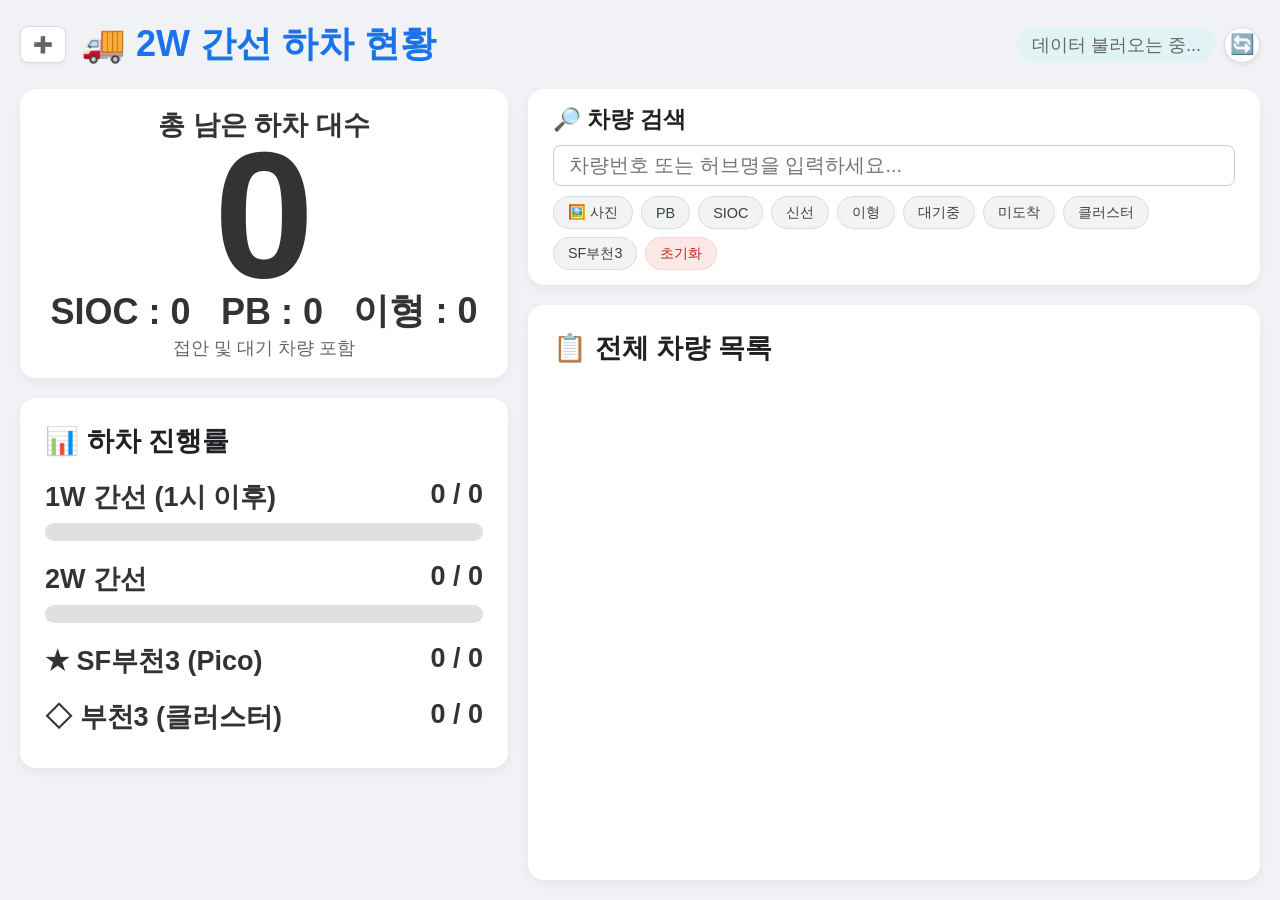
==== commit 72cdf126: "데이터 추가 방식 변경" ====
--- a/archive.html
+++ b/archive.html
@@ -1073,7 +1073,7 @@
             // 해당 차량 정보로 카메라 모달 열기
             currentUploadCarId = target.carId;
             currentUploadCarSeq = target.seq;
-            currentUploadCarInfo = `${target.hub} | ${target.carNumber}`;
+            currentUploadCarInfo = `${hubStr} | ${target.carNumber}`; 
             currentUploadCarArr = target.isArrival;
             openCameraModal();
           };
@@ -1384,32 +1384,66 @@
         if (cardPayloads.length === 0) return alert("추가할 차량 데이터가 없습니다.");
 
         UTILS.showLoading("🚚 차량 추가 중...", "서버에 반영 중입니다.");
-      
-        const targetUrl = CONFIG.WORKER_URL;
-        UTILS.apiFetch(`${targetUrl}?action=addManualList`, {
-          method: "POST",
-          headers: { "Content-Type": "application/json" },
-          body: JSON.stringify({ cardPayloads: cardPayloads })
-        })
-        .then(res => res.json())
-        .then(result => {
+
+        const CHUNK_SIZE = 20;
+        const chunkBatches = [];
+
+        cardPayloads.forEach(card => {
+          for (let i = 0; i < card.vehicles.length; i += CHUNK_SIZE) {
+            chunkBatches.push([{
+              wave: card.wave,
+              parentId: card.parentId,
+              hasPhoto: (i === 0) ? card.hasPhoto : false, // 첫 묶음에만 사진 매핑
+              vehicles: card.vehicles.slice(i, i + CHUNK_SIZE)
+            }]);
+          }
+        });
+
+        const totalBatches = chunkBatches.length;
+
+        try {
+          // 3. 순차적으로 0.3초 간격을 두고 전송
+          for (let i = 0; i < totalBatches; i++) {
+            const batch = chunkBatches[i];
+            const currentStep = i + 1;
+            
+            // 로딩 상태 메시지 업데이트
+            UTILS.showLoading(
+              `🚚 차량 추가 중... (${currentStep}/${totalBatches})`,
+              `서버에 데이터 전송 중입니다. 잠시만 기다려주세요.`
+            );
+
+            const jsonString = JSON.stringify(batch);
+            const encodedPayload = encodeURIComponent(jsonString);
+
+            // GET 방식으로 전송
+            const response = await UTILS.apiFetch(`${targetUrl}?action=addManualList&carinfo=${encodedPayload}`);
+            const result = await response.json();
+
+            if (result.status !== "success") {
+              throw new Error(result.message || "서버 저장 실패");
+            }
+
+            // 서버 및 DB 과부하 방지 텀 (0.3초 대기)
+            if (i < totalBatches - 1) {
+              await new Promise(resolve => setTimeout(resolve, 300));
+            }
+          }
+
+          // 모든 배치 전송 완료
           UTILS.hideLoading();
-          if (result.status === "success") {
-            UTILS.showToast(`✅ ${result.message}`);
-            
-            // 모달 즉시 닫기
-            document.getElementById('cardContainer').innerHTML = '';
-            document.getElementById('addCardModal').style.display = 'none';
-            
-            fetchData(false);
-          } else {
-            alert("추가 실패: " + result.message);
-          }
-        })
-        .catch(err => {
+          UTILS.showToast(`✅ 모든 차량이 성공적으로 추가되었습니다!`);
+
+          // 모달 초기화 및 닫기
+          document.getElementById('cardContainer').innerHTML = '';
+          document.getElementById('addCardModal').style.display = 'none';
+          
+          fetchData(false);
+
+        } catch (err) {
           UTILS.hideLoading();
-          alert("통신 에러 발생. 잠시 후 다시 시도해 주세요.")
-        });
+          alert(`전송 중 오류가 발생했습니다: ${err.message}`);
+        }
       }
 
       function applyQuickFilter(keyword) {
@@ -2266,8 +2300,9 @@
             alert("통신 에러 발생: 사진이 저장되지 않았습니다.");
           })
           .finally(() => {
+            isCapturing = false;
+            UTILS.hideLoading();
             if (navigator.vibrate) navigator.vibrate(100);
-            isCapturing = false;
           });
           
         } catch (err) {
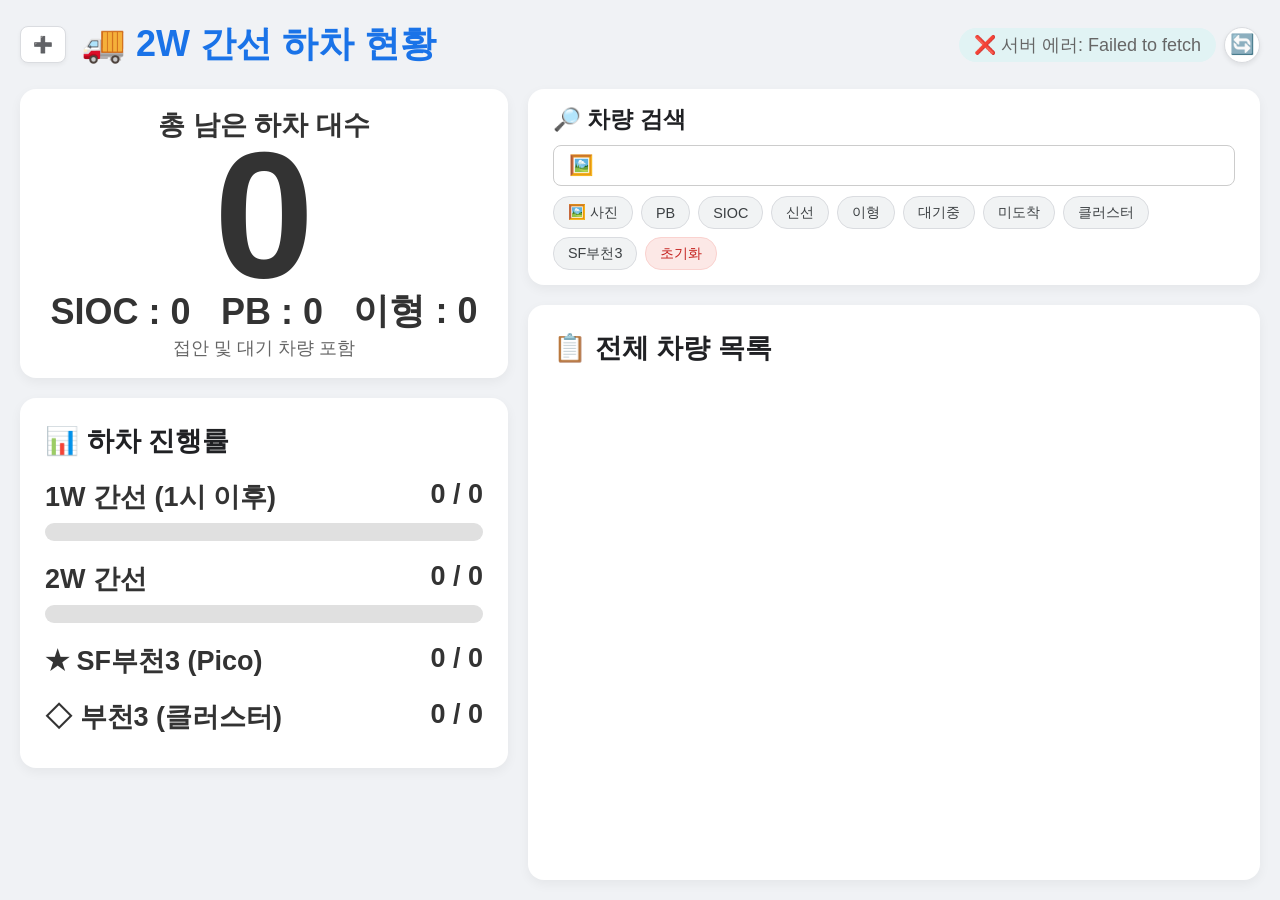
==== commit d3825bfa: "Update archive.html" ====
--- a/archive.html
+++ b/archive.html
@@ -1346,7 +1346,7 @@
       }
       
       // 최종 서버 전송
-      function submitCardData() {
+      async function submitCardData() {
         const cards = document.querySelectorAll('.add-card');
         const cardPayloads = [];
       
